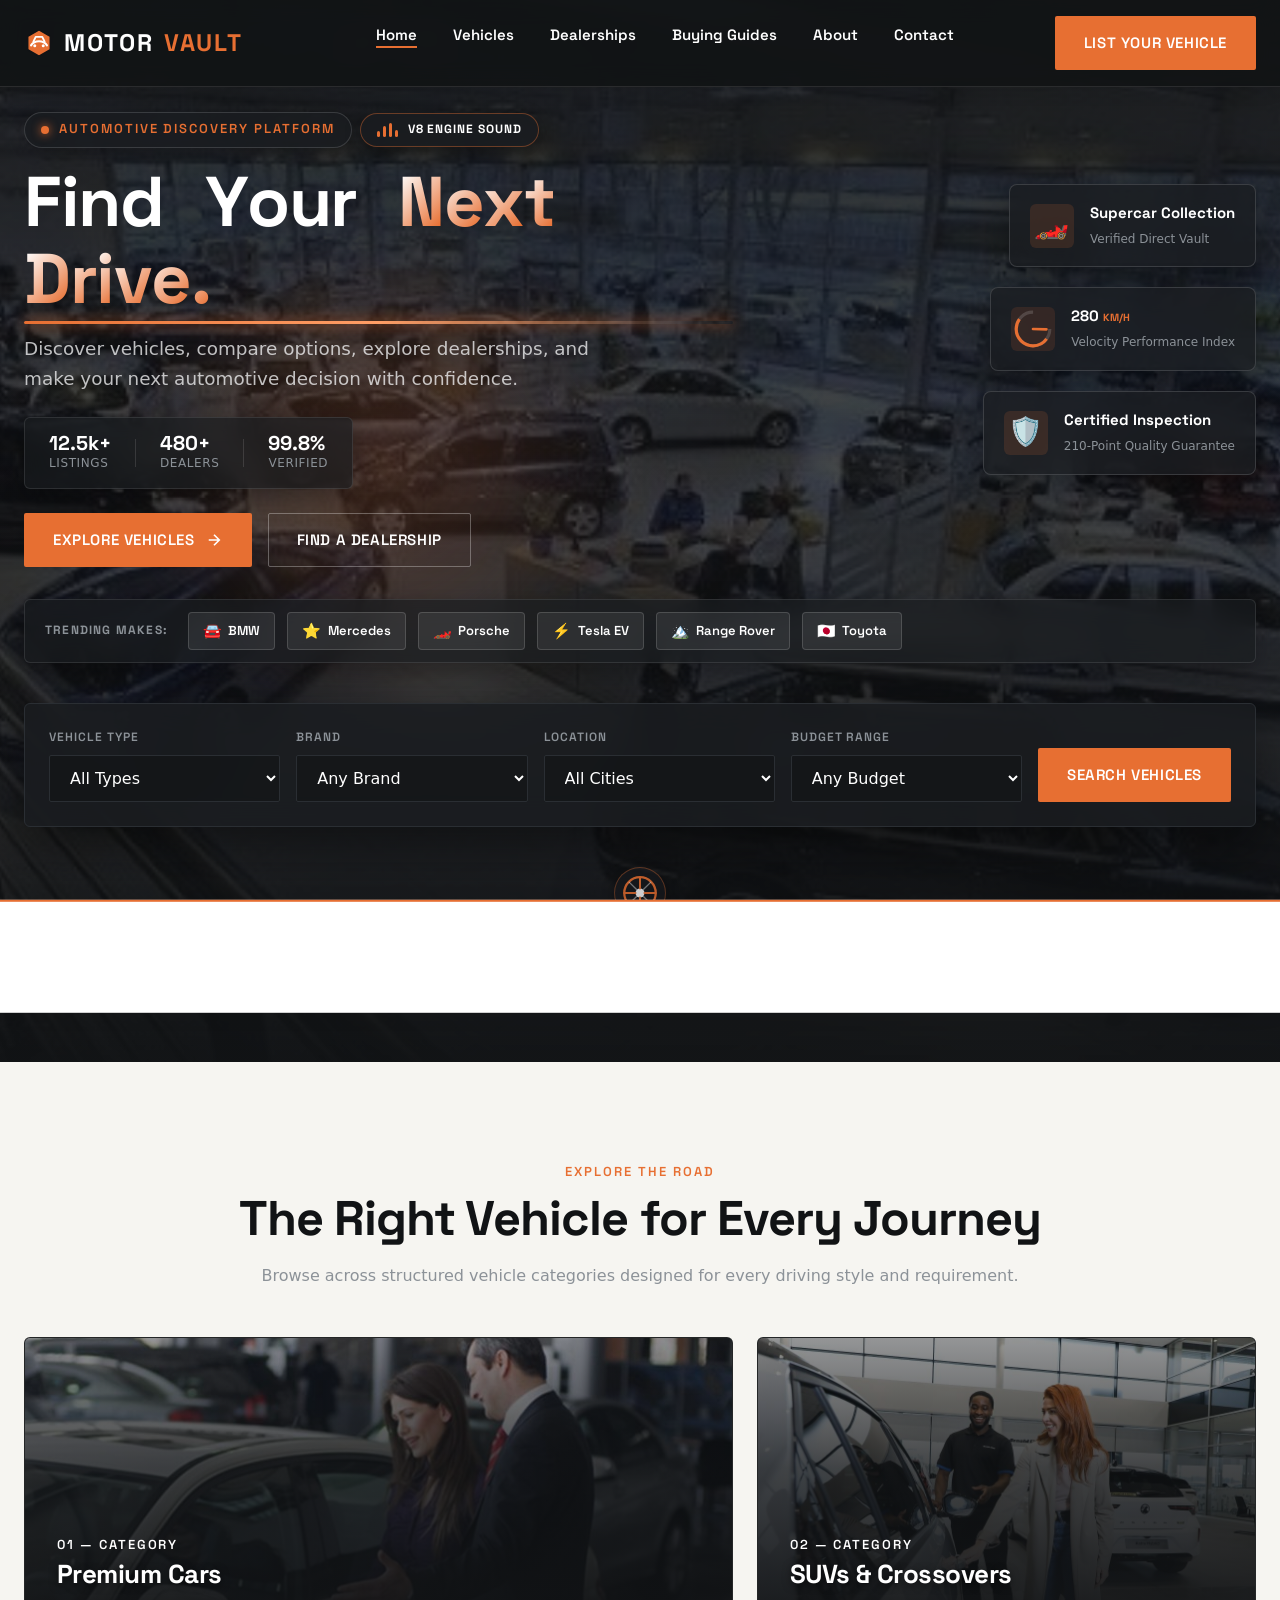
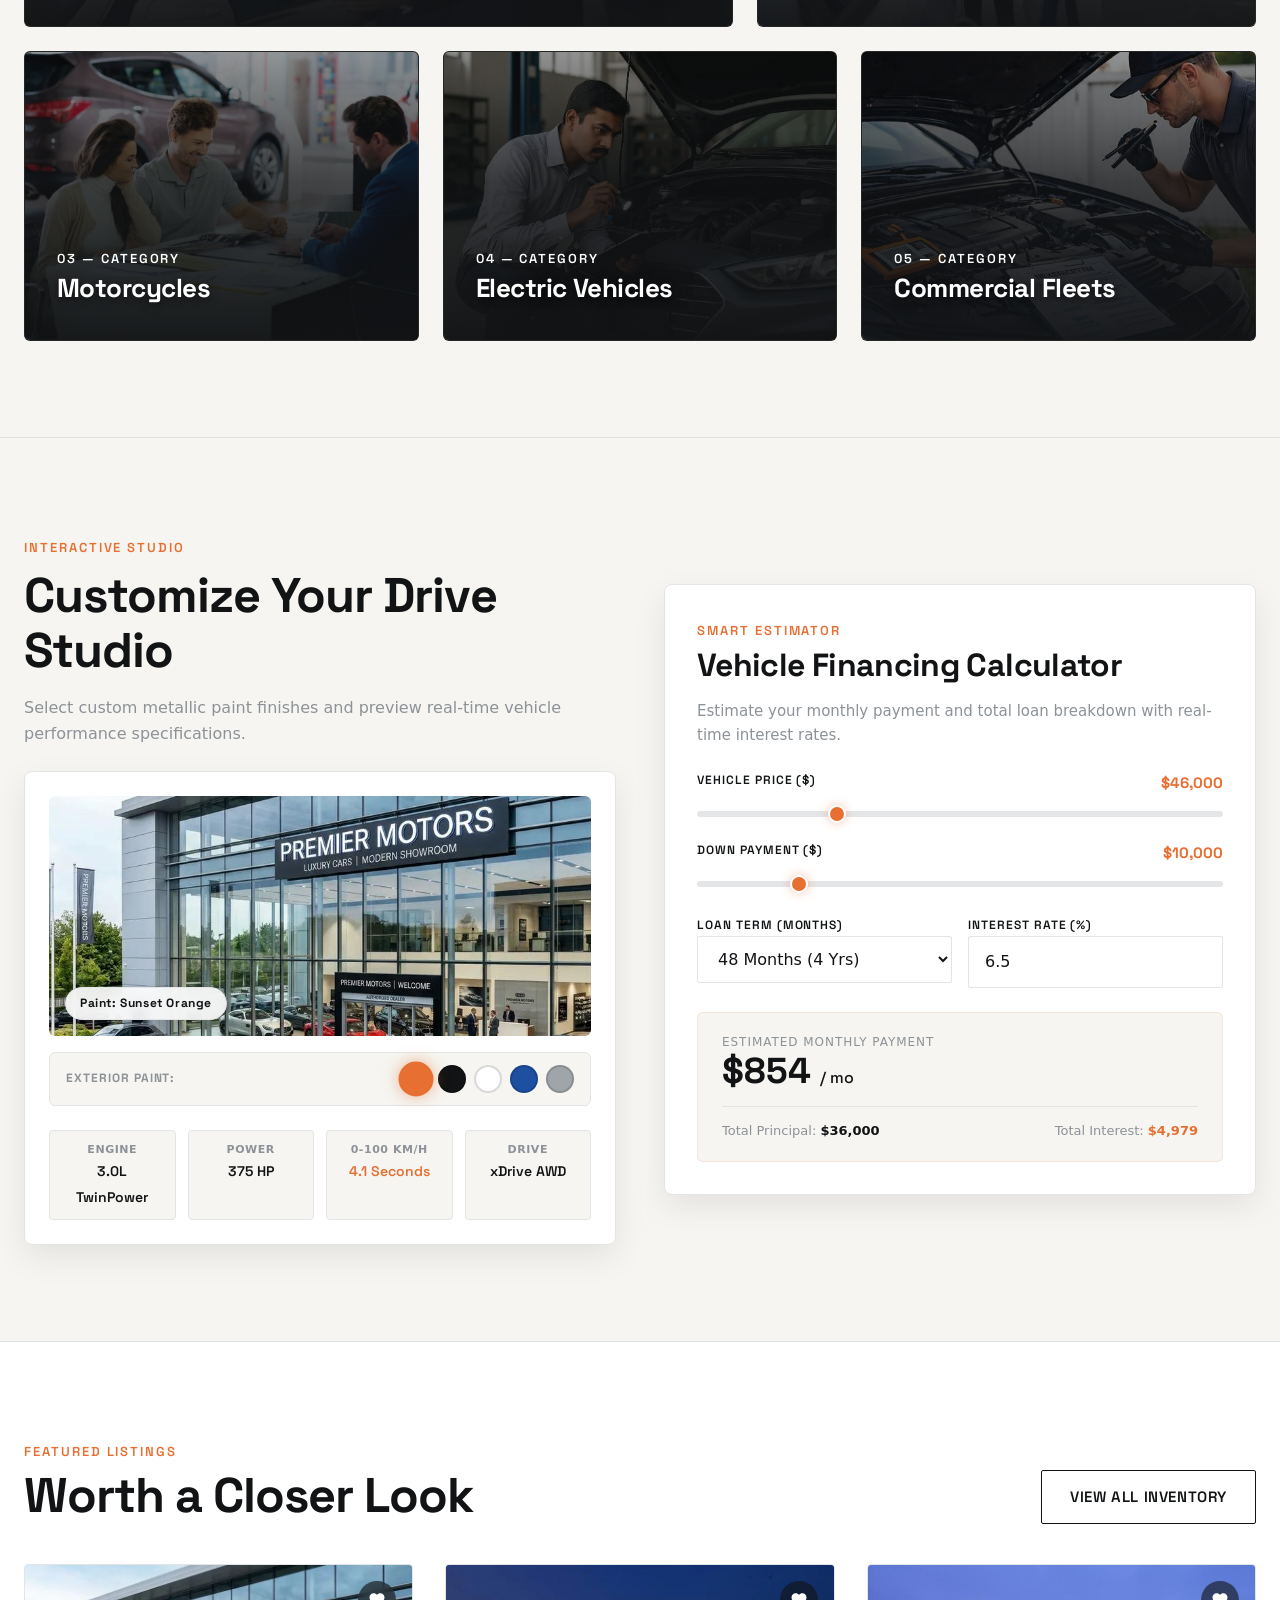
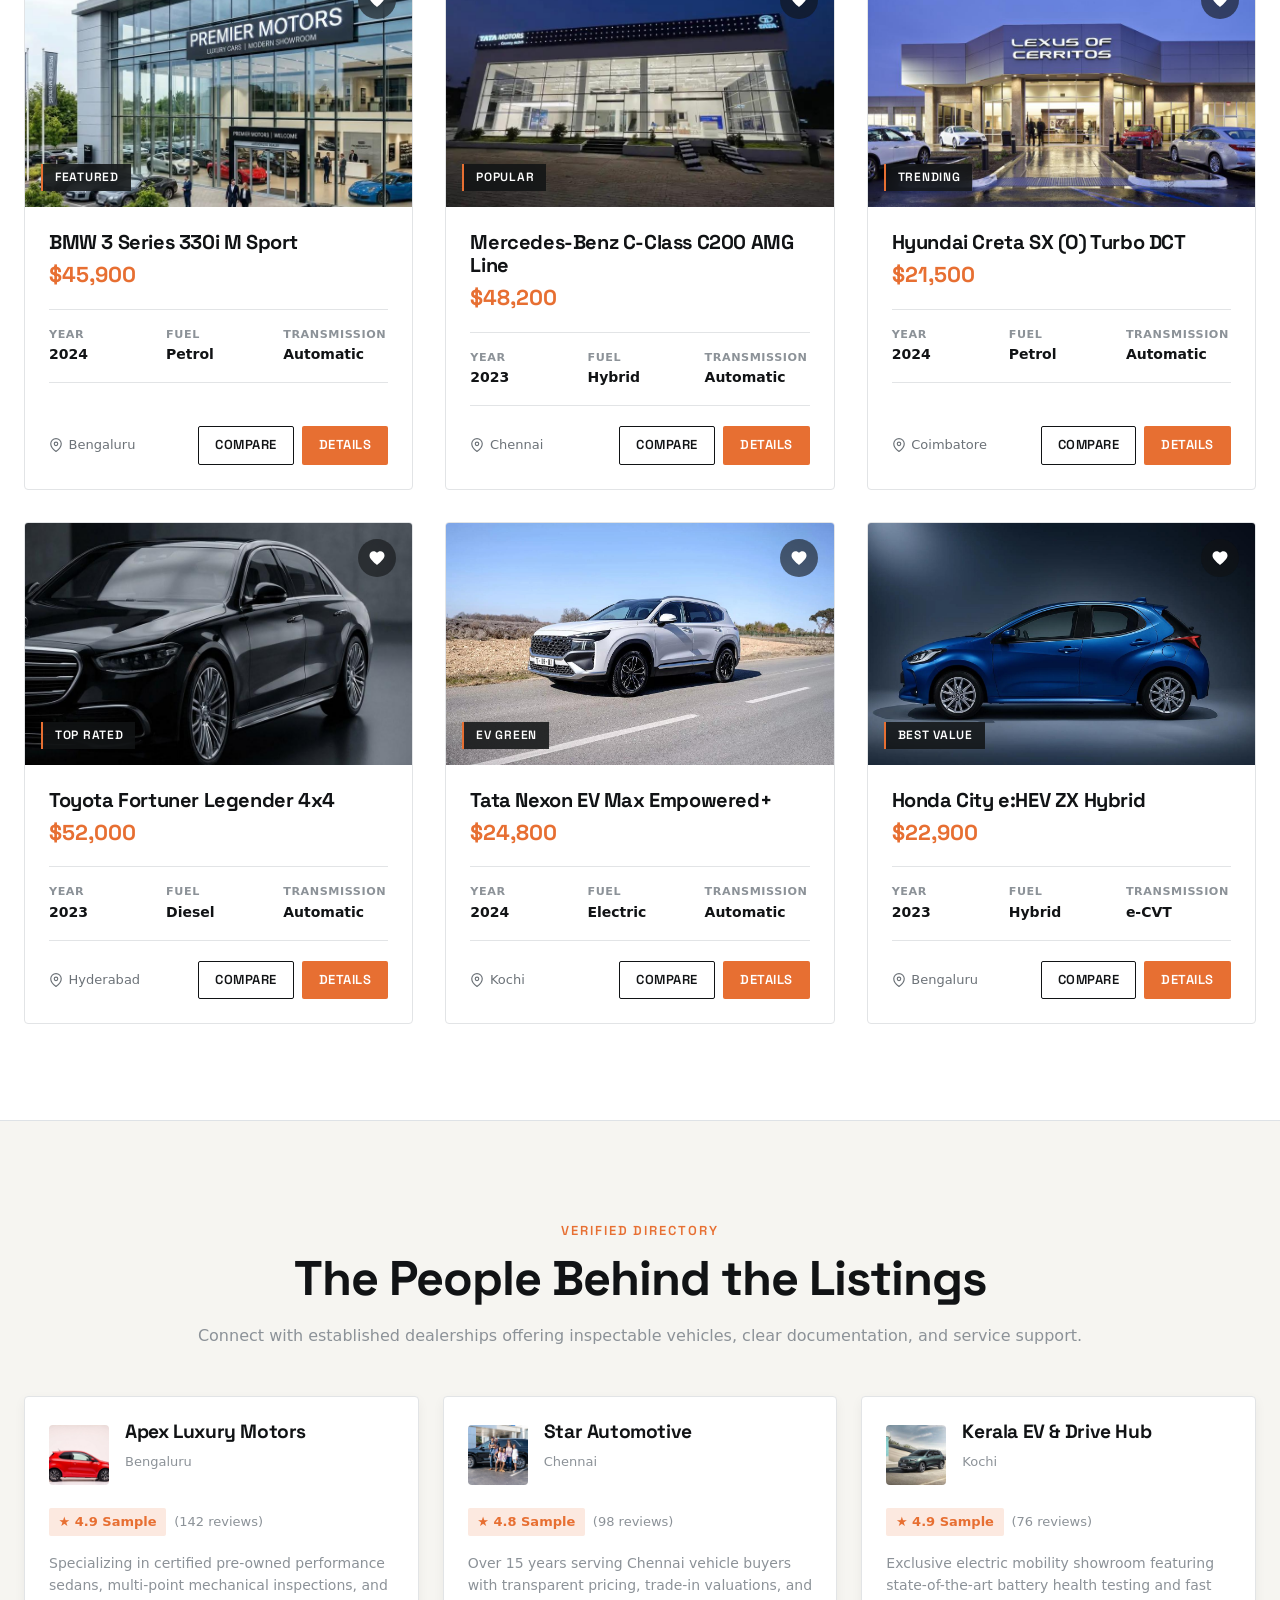
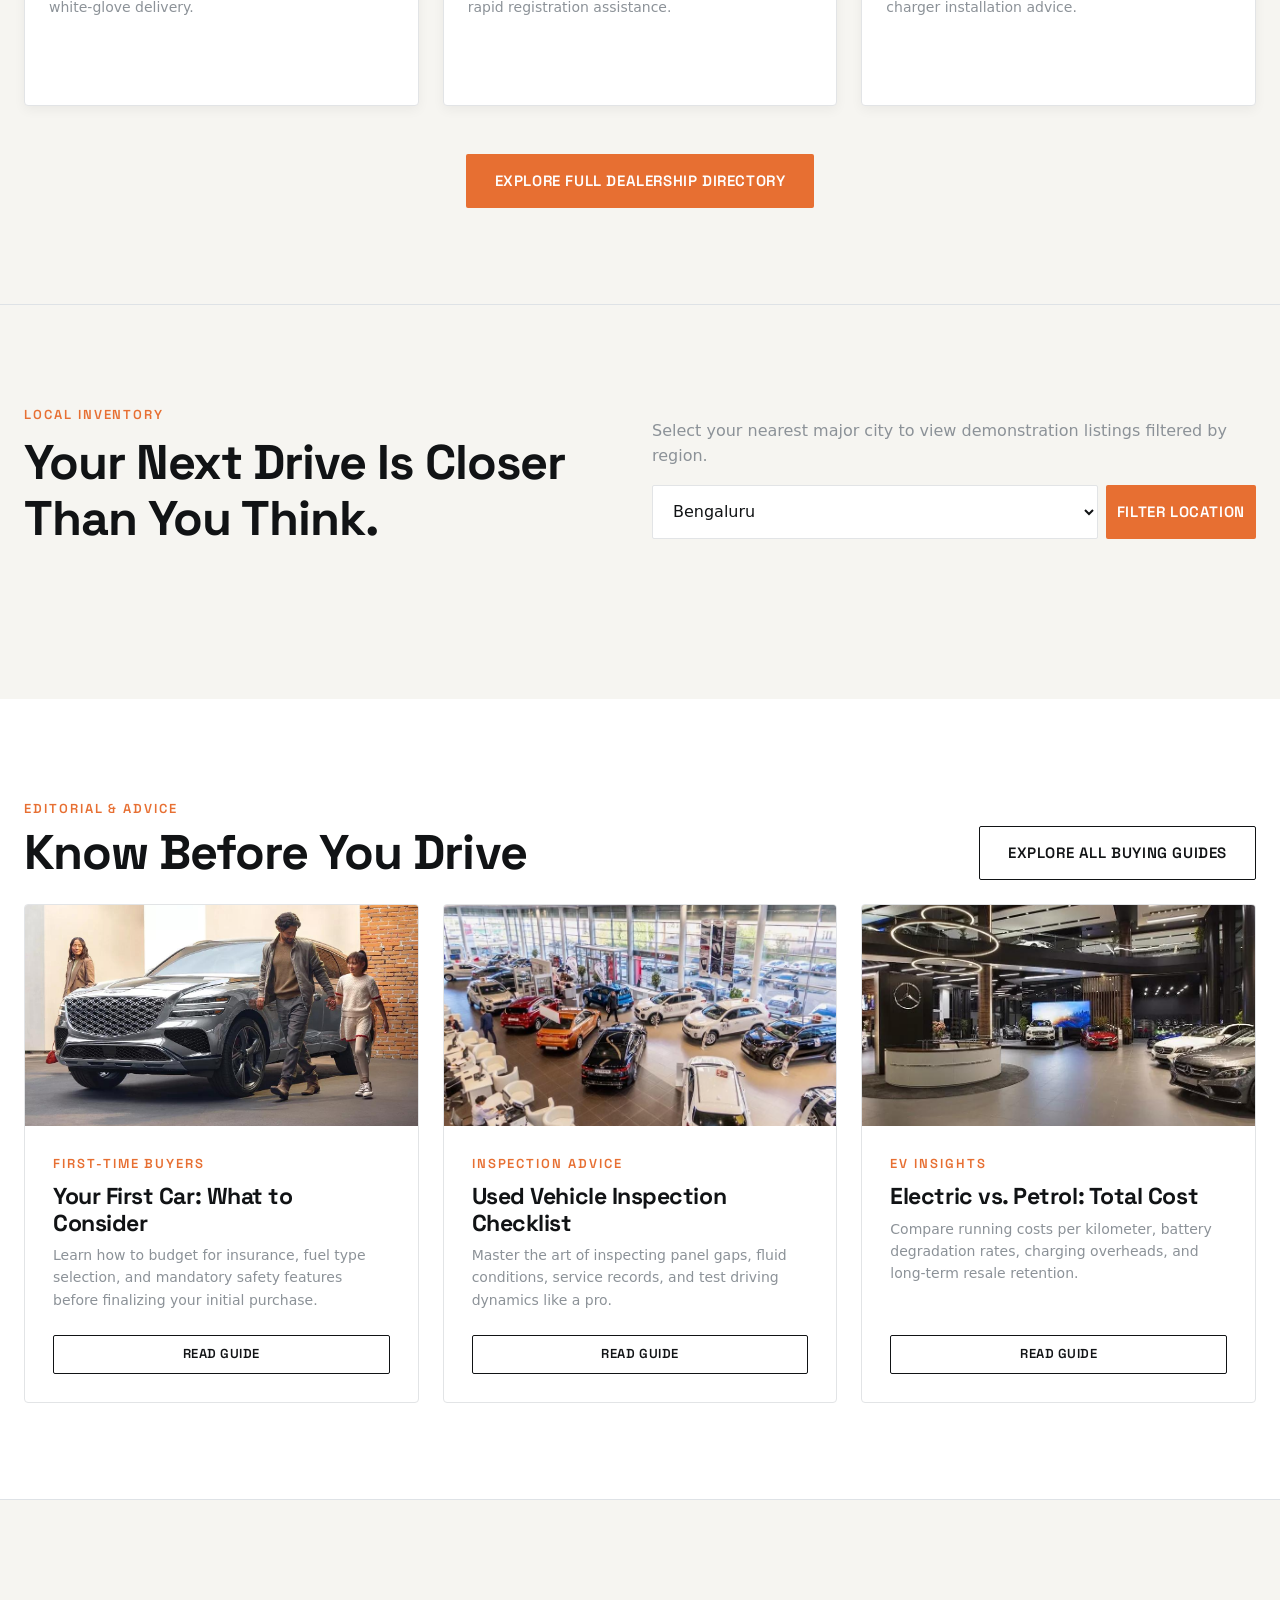
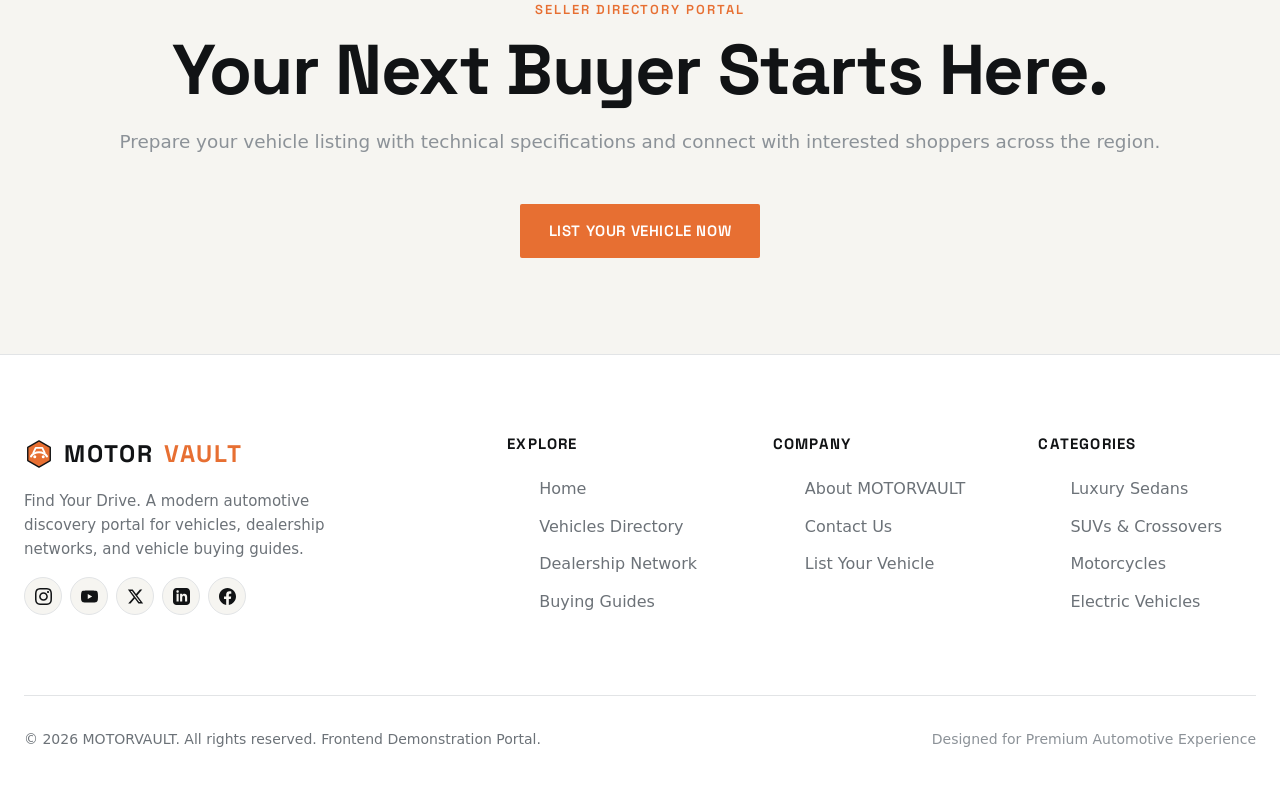
==== index.html @ 7625d48f "first commit" ====
<!DOCTYPE html>
<html lang="en">
<head>
  <meta charset="UTF-8">
  <meta name="viewport" content="width=device-width, initial-scale=1.0">
  <title>MOTORVAULT — Find Your Drive | Vehicle Sales & Directory Portal</title>
  <meta name="description" content="Discover premium vehicles, compare listings, explore verified dealerships, and browse automotive buying guides on MOTORVAULT. Find your drive today.">
  <link rel="icon" type="image/svg+xml" href="assets/images/favicon.svg">
  
  <!-- Bootstrap 5 CSS via CDN -->
  <link href="https://cdn.jsdelivr.net/npm/bootstrap@5.3.2/dist/css/bootstrap.min.css" rel="stylesheet">
  
  <!-- Google Fonts via CDN -->
  <link rel="preconnect" href="https://fonts.googleapis.com">
  <link rel="preconnect" href="https://fonts.gstatic.com" crossorigin>
  <link href="https://fonts.googleapis.com/css2?family=Inter:wght@400;500;600;700&family=Space+Grotesk:wght@600;700;800&display=swap" rel="stylesheet">
  
  <!-- Custom Stylesheet -->
  <link rel="stylesheet" href="assets/css/style.css">
</head>
<body class="is-homepage">

  <!-- GLOBAL NAVBAR -->
  <header>
    <nav class="navbar-mv navbar-transparent" aria-label="Main Navigation">
      <div class="container-custom nav-wrapper">
        <a href="index.html" class="brand-logo" aria-label="MOTORVAULT Home">
          <svg class="brand-icon" width="30" height="30" viewBox="0 0 32 32" fill="none" xmlns="http://www.w3.org/2000/svg">
            <path d="M16 2L28 9v14l-12 7L4 23V9l12-7z" fill="#E76F32" stroke="#111315" stroke-width="1.5" stroke-linejoin="round"/>
            <path d="M7.5 18.5C9.2 15.8 12.2 14.2 16 14.2c3.8 0 6.8 1.6 8.5 4.3" stroke="#FFFFFF" stroke-width="2.2" stroke-linecap="round"/>
            <path d="M10 14.5L12.5 9.5h7l2.5 5" stroke="#FFFFFF" stroke-width="2" stroke-linecap="round" stroke-linejoin="round"/>
            <circle cx="11.5" cy="19" r="1.6" fill="#FFFFFF"/>
            <circle cx="20.5" cy="19" r="1.6" fill="#FFFFFF"/>
          </svg>
          MOTOR<span>VAULT</span>
        </a>

        <!-- Desktop Navigation Links -->
        <ul class="nav-links-desktop">
          <li><a href="index.html" class="nav-link-item active">Home</a></li>
          <li><a href="vehicles.html" class="nav-link-item">Vehicles</a></li>
          <li><a href="dealerships.html" class="nav-link-item">Dealerships</a></li>
          <li><a href="buying-guides.html" class="nav-link-item">Buying Guides</a></li>
          <li><a href="about.html" class="nav-link-item">About</a></li>
          <li><a href="contact.html" class="nav-link-item">Contact</a></li>
        </ul>

        <!-- Desktop Actions -->
        <div class="nav-actions-desktop">
          <button class="btn-mv btn-primary-mv open-list-vehicle-modal">List Your Vehicle</button>
        </div>

        <!-- Mobile Hamburger Button (Strictly ONLY logo & hamburger below 992px) -->
        <button class="hamburger-btn" id="hamburgerBtn" aria-label="Toggle navigation menu" aria-expanded="false">
          <span class="hamburger-line"></span>
          <span class="hamburger-line"></span>
          <span class="hamburger-line"></span>
        </button>
      </div>
    </nav>
  </header>

  <!-- FULL-SCREEN MOBILE MENU OVERLAY -->
  <div class="mobile-menu-overlay" id="mobileMenuOverlay" role="dialog" aria-modal="true" aria-label="Mobile Navigation Menu">
    <nav class="mobile-menu-nav">
      <a href="index.html" class="mobile-nav-item active">
        <span class="nav-num">01</span> Home
      </a>
      <a href="vehicles.html" class="mobile-nav-item">
        <span class="nav-num">02</span> Vehicles
      </a>
      <a href="dealerships.html" class="mobile-nav-item">
        <span class="nav-num">03</span> Dealerships
      </a>
      <a href="buying-guides.html" class="mobile-nav-item">
        <span class="nav-num">04</span> Buying Guides
      </a>
      <a href="about.html" class="mobile-nav-item">
        <span class="nav-num">05</span> About
      </a>
      <a href="contact.html" class="mobile-nav-item">
        <span class="nav-num">06</span> Contact
      </a>
      <a href="#" class="mobile-nav-item open-list-vehicle-modal" style="color:var(--racing-orange);">
        <span class="nav-num">07</span> List Your Vehicle
      </a>
    </nav>
  </div>

  <main>
    <!-- SECTION 01 — CINEMATIC AUTOMOTIVE HERO -->
    <section class="hero-section" id="heroSection">
      <img src="assets/images/16.jpg" alt="Cinematic luxury performance car" class="hero-bg" id="heroBgImg">
      <div class="hero-overlay"></div>
      <div class="hero-glow-effect"></div>
      
      <!-- Background Speed Light Trails -->
      <div class="speed-trails-layer" aria-hidden="true">
        <span class="trail trail-1"></span>
        <span class="trail trail-2"></span>
        <span class="trail trail-3"></span>
      </div>
      
      <div class="container-custom hero-content">
        <div class="row align-items-center">
          <div class="col-lg-7">
            <div class="d-flex align-items-center flex-wrap gap-2">
              <div class="hero-badge-wrap reveal">
                <span class="hero-pulse-dot"></span>
                <span class="text-technical">Automotive Discovery Platform</span>
              </div>
              
              <!-- Interactive V8 Engine Sound Simulator Badge -->
              <div class="hero-audio-visualizer reveal" id="engineSoundToggle" title="Click to simulate V8 Engine Rev audio effect">
                <div class="audio-bars">
                  <span class="bar bar-1"></span>
                  <span class="bar bar-2"></span>
                  <span class="bar bar-3"></span>
                  <span class="bar bar-4"></span>
                </div>
                <span class="audio-lbl">V8 ENGINE SOUND</span>
              </div>
            </div>
            
            <h1 class="heading-xl mt-3 mb-3 hero-title-animated" id="heroTitleCascade" aria-label="Find Your Next Drive.">
              <span class="char-word"><span class="char-drop" style="animation-delay: 0.10s;">F</span><span class="char-drop" style="animation-delay: 0.14s;">i</span><span class="char-drop" style="animation-delay: 0.18s;">n</span><span class="char-drop" style="animation-delay: 0.22s;">d</span></span>
              <span class="char-word"><span class="char-drop" style="animation-delay: 0.28s;">Y</span><span class="char-drop" style="animation-delay: 0.32s;">o</span><span class="char-drop" style="animation-delay: 0.36s;">u</span><span class="char-drop" style="animation-delay: 0.40s;">r</span></span>
              <span class="char-word"><span class="char-drop text-gradient-orange" style="animation-delay: 0.48s;">N</span><span class="char-drop text-gradient-orange" style="animation-delay: 0.52s;">e</span><span class="char-drop text-gradient-orange" style="animation-delay: 0.56s;">x</span><span class="char-drop text-gradient-orange" style="animation-delay: 0.60s;">t</span></span>
              <span class="char-word"><span class="char-drop text-gradient-orange" style="animation-delay: 0.68s;">D</span><span class="char-drop text-gradient-orange" style="animation-delay: 0.72s;">r</span><span class="char-drop text-gradient-orange" style="animation-delay: 0.76s;">i</span><span class="char-drop text-gradient-orange" style="animation-delay: 0.80s;">v</span><span class="char-drop text-gradient-orange" style="animation-delay: 0.84s;">e</span><span class="char-drop text-gradient-orange" style="animation-delay: 0.88s;">.</span></span>
            </h1>
            
            <p class="lead text-light opacity-75 mb-4 reveal hero-lead-text" style="max-width: 620px;">
              Discover vehicles, compare options, explore dealerships, and make your next automotive decision with confidence.
            </p>

            <div class="hero-stats-strip reveal">
              <div class="hero-stat-pill">
                <span class="stat-num">12.5k+</span>
                <span class="stat-lbl">Listings</span>
              </div>
              <div class="hero-stat-divider"></div>
              <div class="hero-stat-pill">
                <span class="stat-num">480+</span>
                <span class="stat-lbl">Dealers</span>
              </div>
              <div class="hero-stat-divider"></div>
              <div class="hero-stat-pill">
                <span class="stat-num">99.8%</span>
                <span class="stat-lbl">Verified</span>
              </div>
            </div>
            
            <div class="d-flex flex-wrap gap-3 mt-4 reveal hero-buttons-group">
              <a href="vehicles.html" class="btn-mv btn-primary-mv btn-shine">
                <span>Explore Vehicles</span>
                <svg width="18" height="18" viewBox="0 0 24 24" fill="none" stroke="currentColor" stroke-width="2.2"><path d="M5 12h14M12 5l7 7-7 7"/></svg>
              </a>
              <a href="dealerships.html" class="btn-mv btn-secondary-mv">
                <span>Find a Dealership</span>
              </a>
            </div>
          </div>

          <div class="col-lg-5 d-none d-lg-block text-end">
            <!-- Floating Premium Hero Cards & HUD Gauge -->
            <div class="hero-floating-card hero-floating-card-1 reveal">
              <div class="floating-icon">🏎️</div>
              <div class="floating-info">
                <strong>Supercar Collection</strong>
                <span>Verified Direct Vault</span>
              </div>
            </div>
            
            <div class="hero-floating-card hero-floating-card-3 reveal" id="speedGaugeCard" title="Live Velocity Gauge">
              <div class="hud-speedometer">
                <svg width="42" height="42" viewBox="0 0 40 40" fill="none">
                  <circle cx="20" cy="20" r="16" stroke="rgba(255,255,255,0.15)" stroke-width="3" stroke-dasharray="75 25"/>
                  <circle cx="20" cy="20" r="16" stroke="var(--racing-orange)" stroke-width="3" stroke-dasharray="50 50" stroke-dashoffset="-10"/>
                  <line x1="20" y1="20" x2="30" y2="12" stroke="var(--racing-orange)" stroke-width="2.5" stroke-linecap="round" id="hudNeedle" style="transform-origin: 20px 20px; transition: transform 0.3s cubic-bezier(0.34, 1.56, 0.64, 1);"/>
                </svg>
              </div>
              <div class="floating-info text-start">
                <strong id="hudSpeedVal">280 <small style="font-size:0.65rem; color:var(--racing-orange);">KM/H</small></strong>
                <span>Velocity Performance Index</span>
              </div>
            </div>

            <div class="hero-floating-card hero-floating-card-2 reveal">
              <div class="floating-icon">🛡️</div>
              <div class="floating-info">
                <strong>Certified Inspection</strong>
                <span>210-Point Quality Guarantee</span>
              </div>
            </div>
          </div>
        </div>

        <!-- Quick Brand Ribbon -->
        <div class="hero-brand-ribbon reveal">
          <span class="ribbon-title">TRENDING MAKES:</span>
          <div class="brand-chips-wrap">
            <a href="vehicles.html" class="brand-chip"><span class="chip-icon">🚘</span> BMW</a>
            <a href="vehicles.html" class="brand-chip"><span class="chip-icon">⭐</span> Mercedes</a>
            <a href="vehicles.html" class="brand-chip"><span class="chip-icon">🏎️</span> Porsche</a>
            <a href="vehicles.html" class="brand-chip"><span class="chip-icon">⚡</span> Tesla EV</a>
            <a href="vehicles.html" class="brand-chip"><span class="chip-icon">🏔️</span> Range Rover</a>
            <a href="vehicles.html" class="brand-chip"><span class="chip-icon">🇯🇵</span> Toyota</a>
          </div>
        </div>

        <!-- Hero Search Panel -->
        <div class="hero-search-panel reveal" id="heroSearchPanel">
          <form onsubmit="event.preventDefault(); window.location.href='vehicles.html';">
            <div class="search-grid">
              <div class="form-group-mv">
                <label class="form-label-mv" for="heroCategory">Vehicle Type</label>
                <select class="form-select-mv" id="heroCategory">
                  <option value="All">All Types</option>
                  <option value="Cars">Cars</option>
                  <option value="SUVs">SUVs & Crossovers</option>
                  <option value="Motorcycles">Motorcycles</option>
                  <option value="Electric Vehicles">Electric Vehicles</option>
                  <option value="Commercial Vehicles">Commercial Vehicles</option>
                </select>
              </div>

              <div class="form-group-mv">
                <label class="form-label-mv" for="heroBrand">Brand</label>
                <select class="form-select-mv" id="heroBrand">
                  <option value="All">Any Brand</option>
                  <option value="BMW">BMW</option>
                  <option value="Mercedes-Benz">Mercedes-Benz</option>
                  <option value="Hyundai">Hyundai</option>
                  <option value="Toyota">Toyota</option>
                  <option value="Tata">Tata</option>
                  <option value="Honda">Honda</option>
                </select>
              </div>

              <div class="form-group-mv">
                <label class="form-label-mv" for="heroLocation">Location</label>
                <select class="form-select-mv" id="heroLocation">
                  <option value="All">All Cities</option>
                  <option value="Bengaluru">Bengaluru</option>
                  <option value="Chennai">Chennai</option>
                  <option value="Coimbatore">Coimbatore</option>
                  <option value="Hyderabad">Hyderabad</option>
                  <option value="Kochi">Kochi</option>
                </select>
              </div>

              <div class="form-group-mv">
                <label class="form-label-mv" for="heroBudget">Budget Range</label>
                <select class="form-select-mv" id="heroBudget">
                  <option value="All">Any Budget</option>
                  <option value="0-25000">Under $25,000</option>
                  <option value="25000-50000">$25,000 - $50,000</option>
                  <option value="50000+">$50,000+</option>
                </select>
              </div>

              <div>
                <button type="submit" class="btn-mv btn-primary-mv btn-shine w-100">Search Vehicles</button>
              </div>
            </div>
          </form>
        </div>

        <!-- INTERACTIVE STEERING WHEEL SCROLL INDICATOR -->
        <div class="hero-scroll-indicator" id="heroScrollIndicator">
          <div class="wheel-icon-wrap" id="wheelIconWrap" title="Scroll down or click to explore">
            <svg class="steering-wheel-svg" width="36" height="36" viewBox="0 0 32 32" fill="none" xmlns="http://www.w3.org/2000/svg">
              <circle cx="16" cy="16" r="14" stroke="var(--racing-orange)" stroke-width="2"/>
              <circle cx="16" cy="16" r="4" fill="var(--pure-white)"/>
              <path d="M16 2v10M16 20v10M2 16h10M20 16h10" stroke="var(--racing-orange)" stroke-width="1.8" stroke-linecap="round"/>
              <path d="M6.1 6.1l7.1 7.1M18.8 18.8l7.1 7.1M25.9 6.1l-7.1 7.1M13.2 18.8l-7.1 7.1" stroke="rgba(255,255,255,0.5)" stroke-width="1.2"/>
            </svg>
          </div>
          <span class="scroll-lbl">SCROLL TO EXPLORE</span>
          <svg class="scroll-arrow-anim" width="16" height="16" viewBox="0 0 24 24" fill="none" stroke="var(--racing-orange)" stroke-width="2.5"><path d="M7 10l5 5 5-5"/></svg>
        </div>
      </div>
    </section>

    <!-- SECTION 02 — DISCOVER BY CATEGORY -->
    <section class="section-padding bg-warm-white">
      <div class="container-custom">
        <div class="text-center max-w-700 mx-auto reveal">
          <span class="text-technical">Explore the Road</span>
          <h2 class="heading-lg mt-2 mb-3">The Right Vehicle for Every Journey</h2>
          <p class="text-muted-custom">Browse across structured vehicle categories designed for every driving style and requirement.</p>
        </div>

        <div class="category-grid">
          <!-- Premium Cars (Large) -->
          <a href="vehicles.html" class="category-card category-card-large reveal">
            <img src="assets/images/17.jpg" alt="Premium Cars" class="category-card-img" loading="lazy">
            <div class="category-card-content">
              <span class="text-technical text-white mb-1 d-block">01 — Category</span>
              <h3 class="category-card-title">Premium Cars</h3>
              <div class="category-card-details">
                <p style="font-size:0.875rem; color:rgba(255,255,255,0.85); margin-top:0.4rem; margin-bottom:0.25rem;">Luxury sedans, sports coupes, and refined daily drivers built for performance.</p>
                <div class="category-card-link">
                  Explore Cars
                  <svg width="16" height="16" fill="none" stroke="currentColor" stroke-width="2" viewBox="0 0 24 24"><path d="M5 12h14M12 5l7 7-7 7"/></svg>
                </div>
              </div>
            </div>
          </a>

          <!-- SUVs & Crossovers (Medium) -->
          <a href="vehicles.html" class="category-card category-card-medium reveal">
            <img src="assets/images/18.jpg" alt="SUVs and Crossovers" class="category-card-img" loading="lazy">
            <div class="category-card-content">
              <span class="text-technical text-white mb-1 d-block">02 — Category</span>
              <h3 class="category-card-title">SUVs & Crossovers</h3>
              <div class="category-card-details">
                <p style="font-size:0.875rem; color:rgba(255,255,255,0.85); margin-top:0.4rem; margin-bottom:0.25rem;">Spacious all-terrain vehicles engineered for comfort and versatility.</p>
                <div class="category-card-link">
                  Explore SUVs
                  <svg width="16" height="16" fill="none" stroke="currentColor" stroke-width="2" viewBox="0 0 24 24"><path d="M5 12h14M12 5l7 7-7 7"/></svg>
                </div>
              </div>
            </div>
          </a>

          <!-- Motorcycles -->
          <a href="vehicles.html" class="category-card category-card-third reveal">
            <img src="assets/images/19.jpg" alt="Motorcycles" class="category-card-img" loading="lazy">
            <div class="category-card-content">
              <span class="text-technical text-white mb-1 d-block">03 — Category</span>
              <h3 class="category-card-title">Motorcycles</h3>
              <div class="category-card-details">
                <p style="font-size:0.875rem; color:rgba(255,255,255,0.85); margin-top:0.4rem; margin-bottom:0.25rem;">High-performance superbikes and cruisers.</p>
                <div class="category-card-link">Explore Bikes <svg width="16" height="16" fill="none" stroke="currentColor" stroke-width="2" viewBox="0 0 24 24"><path d="M5 12h14M12 5l7 7-7 7"/></svg></div>
              </div>
            </div>
          </a>

          <!-- Electric Vehicles -->
          <a href="vehicles.html" class="category-card category-card-third reveal">
            <img src="assets/images/20.jpg" alt="Electric Vehicles" class="category-card-img" loading="lazy">
            <div class="category-card-content">
              <span class="text-technical text-white mb-1 d-block">04 — Category</span>
              <h3 class="category-card-title">Electric Vehicles</h3>
              <div class="category-card-details">
                <p style="font-size:0.875rem; color:rgba(255,255,255,0.85); margin-top:0.4rem; margin-bottom:0.25rem;">Zero-emission electric powertrains and long-range tech.</p>
                <div class="category-card-link">Explore EVs <svg width="16" height="16" fill="none" stroke="currentColor" stroke-width="2" viewBox="0 0 24 24"><path d="M5 12h14M12 5l7 7-7 7"/></svg></div>
              </div>
            </div>
          </a>

          <!-- Commercial Vehicles -->
          <a href="vehicles.html" class="category-card category-card-third reveal">
            <img src="assets/images/21.jpg" alt="Commercial Vehicles" class="category-card-img" loading="lazy">
            <div class="category-card-content">
              <span class="text-technical text-white mb-1 d-block">05 — Category</span>
              <h3 class="category-card-title">Commercial Fleets</h3>
              <div class="category-card-details">
                <p style="font-size:0.875rem; color:rgba(255,255,255,0.85); margin-top:0.4rem; margin-bottom:0.25rem;">Durable haulers, vans, and fleet transport solutions.</p>
                <div class="category-card-link">Explore Commercial <svg width="16" height="16" fill="none" stroke="currentColor" stroke-width="2" viewBox="0 0 24 24"><path d="M5 12h14M12 5l7 7-7 7"/></svg></div>
              </div>
            </div>
          </a>
        </div>
      </div>
    </section>

    <!-- SECTION 02.5 — INTERACTIVE VEHICLE STUDIO & LOAN CALCULATOR -->
    <section class="section-padding bg-warm-white border-top border-bottom">
      <div class="container-custom">
        <div class="row g-5 align-items-center">
          
          <!-- Left Column: Interactive Vehicle Color Customizer Studio -->
          <div class="col-lg-6 reveal">
            <span class="text-technical">Interactive Studio</span>
            <h2 class="heading-lg mt-2 mb-3">Customize Your Drive Studio</h2>
            <p class="text-muted-custom mb-4">Select custom metallic paint finishes and preview real-time vehicle performance specifications.</p>
            
            <div class="studio-card-wrap">
              <div class="studio-img-wrap" id="studioImgWrap">
                <img src="assets/images/1.jpg" alt="Customizer BMW 3 Series" class="studio-car-img" id="studioCarImg">
                <div class="studio-color-overlay" id="studioOverlay"></div>
                <span class="studio-badge-live" id="studioColorBadge">Paint: Sunset Orange</span>
              </div>
              
              <!-- Color Selector Palette Buttons -->
              <div class="studio-color-palette mt-3">
                <span class="palette-lbl">EXTERIOR PAINT:</span>
                <div class="d-flex gap-2">
                  <button class="color-swatch-btn active" data-color="orange" data-name="Sunset Orange" style="background:#E76F32;" title="Sunset Orange"></button>
                  <button class="color-swatch-btn" data-color="black" data-name="Obsidian Metallic Black" style="background:#111315;" title="Obsidian Black"></button>
                  <button class="color-swatch-btn" data-color="white" data-name="Alpine Pure White" style="background:#FFFFFF;" title="Alpine White"></button>
                  <button class="color-swatch-btn" data-color="blue" data-name="San Marino Racing Blue" style="background:#1E50A2;" title="San Marino Blue"></button>
                  <button class="color-swatch-btn" data-color="silver" data-name="Titanium Steptronic Silver" style="background:#A0A5AA;" title="Titanium Silver"></button>
                </div>
              </div>

              <div class="studio-specs-grid mt-4">
                <div class="studio-spec-pill">
                  <span class="spec-label">Engine</span>
                  <strong class="spec-val">3.0L TwinPower</strong>
                </div>
                <div class="studio-spec-pill">
                  <span class="spec-label">Power</span>
                  <strong class="spec-val">375 HP</strong>
                </div>
                <div class="studio-spec-pill">
                  <span class="spec-label">0-100 KM/H</span>
                  <strong class="spec-val" style="color:var(--racing-orange);">4.1 Seconds</strong>
                </div>
                <div class="studio-spec-pill">
                  <span class="spec-label">Drive</span>
                  <strong class="spec-val">xDrive AWD</strong>
                </div>
              </div>
            </div>
          </div>

          <!-- Right Column: Interactive Loan EMI Calculator -->
          <div class="col-lg-6 reveal">
            <div class="calc-card-panel">
              <span class="text-technical">Smart Estimator</span>
              <h3 class="heading-md mt-1 mb-3">Vehicle Financing Calculator</h3>
              <p class="text-muted-custom mb-4" style="font-size:0.9375rem;">Estimate your monthly payment and total loan breakdown with real-time interest rates.</p>

              <form id="emiCalcForm" onsubmit="event.preventDefault();">
                <div class="mb-3">
                  <div class="d-flex justify-content-between mb-1">
                    <label class="form-label-mv mb-0">Vehicle Price ($)</label>
                    <span class="calc-val-display" id="displayPrice">$45,900</span>
                  </div>
                  <input type="range" class="form-range-mv" id="inputPrice" min="10000" max="150000" step="1000" value="45900">
                </div>

                <div class="mb-3">
                  <div class="d-flex justify-content-between mb-1">
                    <label class="form-label-mv mb-0">Down Payment ($)</label>
                    <span class="calc-val-display" id="displayDown">$10,000</span>
                  </div>
                  <input type="range" class="form-range-mv" id="inputDown" min="1000" max="50000" step="500" value="10000">
                </div>

                <div class="row g-3 mb-4">
                  <div class="col-6">
                    <label class="form-label-mv">Loan Term (Months)</label>
                    <select class="form-select-mv" id="inputTerm">
                      <option value="24">24 Months (2 Yrs)</option>
                      <option value="36">36 Months (3 Yrs)</option>
                      <option value="48" selected>48 Months (4 Yrs)</option>
                      <option value="60">60 Months (5 Yrs)</option>
                      <option value="72">72 Months (6 Yrs)</option>
                    </select>
                  </div>
                  <div class="col-6">
                    <label class="form-label-mv">Interest Rate (%)</label>
                    <input type="number" class="form-control-mv" id="inputInterest" value="6.5" step="0.1" min="1" max="20">
                  </div>
                </div>

                <!-- Monthly Output Box -->
                <div class="calc-result-box">
                  <div class="result-main">
                    <span class="result-lbl">Estimated Monthly Payment</span>
                    <strong class="result-amount" id="monthlyResult">$848 <small style="font-size:1rem; font-weight:500;">/ mo</small></strong>
                  </div>
                  <div class="result-breakdown">
                    <div>
                      <span>Total Principal:</span>
                      <strong id="principalResult">$35,900</strong>
                    </div>
                    <div>
                      <span>Total Interest:</span>
                      <strong id="interestResult" style="color:var(--racing-orange);">$4,804</strong>
                    </div>
                  </div>
                </div>
              </form>
            </div>
          </div>

        </div>
      </div>
    </section>

    <!-- SECTION 03 — FEATURED VEHICLES -->
    <section class="section-padding bg-white">
      <div class="container-custom">
        <div class="d-flex flex-wrap justify-content-between align-items-end mb-4 reveal">
          <div>
            <span class="text-technical">Featured Listings</span>
            <h2 class="heading-lg mt-1 mb-0">Worth a Closer Look</h2>
          </div>
          <a href="vehicles.html" class="btn-mv btn-dark-outline mt-3 mt-md-0">View All Inventory</a>
        </div>

        <!-- Container for JS rendered featured vehicles -->
        <div class="vehicle-grid" id="featuredVehiclesContainer"></div>
      </div>
    </section>

    <!-- SECTION 04 — FIND TRUSTED DEALERSHIPS -->
    <section class="section-padding bg-warm-white border-top border-bottom">
      <div class="container-custom">
        <div class="text-center max-w-700 mx-auto reveal mb-5">
          <span class="text-technical">Verified Directory</span>
          <h2 class="heading-lg mt-2 mb-3">The People Behind the Listings</h2>
          <p class="text-muted-custom">Connect with established dealerships offering inspectable vehicles, clear documentation, and service support.</p>
        </div>

        <div class="row g-4 justify-content-center">
          <div class="col-lg-4 col-md-6 reveal">
            <div class="dealer-card h-100">
              <div class="dealer-header">
                <img src="assets/images/10.jpg" alt="Apex Luxury Motors" class="dealer-avatar" loading="lazy">
                <div class="dealer-info">
                  <h3>Apex Luxury Motors</h3>
                  <p style="font-size:0.8125rem; color:var(--steel-gray);">Bengaluru</p>
                </div>
              </div>
              <div style="margin-bottom:1rem; display:flex; align-items:center; gap:0.5rem;">
                <span class="rating-badge">★ 4.9 Sample</span>
                <span style="font-size:0.8125rem; color:var(--steel-gray);">(142 reviews)</span>
              </div>
              <p style="font-size:0.875rem; color:var(--steel-gray); margin-bottom:1.5rem; flex-grow:1;">Specializing in certified pre-owned performance sedans, multi-point mechanical inspections, and white-glove delivery.</p>
              <a href="dealerships.html" class="btn-mv btn-secondary-mv btn-sm">Explore Dealership</a>
            </div>
          </div>

          <div class="col-lg-4 col-md-6 reveal">
            <div class="dealer-card h-100">
              <div class="dealer-header">
                <img src="assets/images/11.jpg" alt="Star Automotive Showroom" class="dealer-avatar" loading="lazy">
                <div class="dealer-info">
                  <h3>Star Automotive</h3>
                  <p style="font-size:0.8125rem; color:var(--steel-gray);">Chennai</p>
                </div>
              </div>
              <div style="margin-bottom:1rem; display:flex; align-items:center; gap:0.5rem;">
                <span class="rating-badge">★ 4.8 Sample</span>
                <span style="font-size:0.8125rem; color:var(--steel-gray);">(98 reviews)</span>
              </div>
              <p style="font-size:0.875rem; color:var(--steel-gray); margin-bottom:1.5rem; flex-grow:1;">Over 15 years serving Chennai vehicle buyers with transparent pricing, trade-in valuations, and rapid registration assistance.</p>
              <a href="dealerships.html" class="btn-mv btn-secondary-mv btn-sm">Explore Dealership</a>
            </div>
          </div>

          <div class="col-lg-4 col-md-6 reveal">
            <div class="dealer-card h-100">
              <div class="dealer-header">
                <img src="assets/images/12.jpg" alt="Kerala EV Hub" class="dealer-avatar" loading="lazy">
                <div class="dealer-info">
                  <h3>Kerala EV & Drive Hub</h3>
                  <p style="font-size:0.8125rem; color:var(--steel-gray);">Kochi</p>
                </div>
              </div>
              <div style="margin-bottom:1rem; display:flex; align-items:center; gap:0.5rem;">
                <span class="rating-badge">★ 4.9 Sample</span>
                <span style="font-size:0.8125rem; color:var(--steel-gray);">(76 reviews)</span>
              </div>
              <p style="font-size:0.875rem; color:var(--steel-gray); margin-bottom:1.5rem; flex-grow:1;">Exclusive electric mobility showroom featuring state-of-the-art battery health testing and fast charger installation advice.</p>
              <a href="dealerships.html" class="btn-mv btn-secondary-mv btn-sm">Explore Dealership</a>
            </div>
          </div>
        </div>

        <div class="text-center mt-5 reveal">
          <a href="dealerships.html" class="btn-mv btn-primary-mv">Explore Full Dealership Directory</a>
        </div>
      </div>
    </section>

    <!-- SECTION 05 — LOCATION-BASED VEHICLE DISCOVERY -->
    <section class="section-padding bg-warm-white">
      <div class="container-custom">
        <div class="row align-items-center mb-5">
          <div class="col-lg-6 reveal">
            <span class="text-technical">Local Inventory</span>
            <h2 class="heading-lg mt-2">Your Next Drive Is Closer Than You Think.</h2>
          </div>
          <div class="col-lg-6 reveal">
            <p class="text-muted-custom">Select your nearest major city to view demonstration listings filtered by region.</p>
            <div class="d-flex gap-2">
              <select class="form-select-mv" id="locationCitySelect">
                <option value="Bengaluru">Bengaluru</option>
                <option value="Chennai">Chennai</option>
                <option value="Coimbatore">Coimbatore</option>
                <option value="Hyderabad">Hyderabad</option>
                <option value="Kochi">Kochi</option>
              </select>
              <button class="btn-mv btn-primary-mv" id="locationSearchBtn">Filter Location</button>
            </div>
          </div>
        </div>

        <div class="vehicle-grid" id="locationResultsContainer">
          <!-- Localized filtered results populated dynamically -->
        </div>
      </div>
    </section>

    <!-- SECTION 06 — VEHICLE BUYING GUIDES -->
    <section class="section-padding bg-white">
      <div class="container-custom">
        <div class="d-flex flex-wrap justify-content-between align-items-end mb-4 reveal">
          <div>
            <span class="text-technical">Editorial & Advice</span>
            <h2 class="heading-lg mt-1 mb-0">Know Before You Drive</h2>
          </div>
          <a href="buying-guides.html" class="btn-mv btn-dark-outline mt-3 mt-md-0">Explore All Buying Guides</a>
        </div>

        <div class="row g-4 justify-content-center">
          <div class="col-lg-4 col-md-6 reveal">
            <article class="guide-card h-100">
              <img src="assets/images/13.jpg" alt="First Car Guide" class="guide-card-img" loading="lazy">
              <div class="guide-card-body">
                <span class="text-technical mb-2 d-block">First-Time Buyers</span>
                <h3 class="heading-sm mb-2">Your First Car: What to Consider</h3>
                <p style="font-size:0.875rem; color:var(--steel-gray); margin-bottom:1.5rem;">Learn how to budget for insurance, fuel type selection, and mandatory safety features before finalizing your initial purchase.</p>
                <button class="btn-mv btn-dark-outline btn-sm view-guide-btn mt-auto" data-id="g1">Read Guide</button>
              </div>
            </article>
          </div>

          <div class="col-lg-4 col-md-6 reveal">
            <article class="guide-card h-100">
              <img src="assets/images/14.jpg" alt="Inspection Checklist Guide" class="guide-card-img" loading="lazy">
              <div class="guide-card-body">
                <span class="text-technical mb-2 d-block">Inspection Advice</span>
                <h3 class="heading-sm mb-2">Used Vehicle Inspection Checklist</h3>
                <p style="font-size:0.875rem; color:var(--steel-gray); margin-bottom:1.5rem;">Master the art of inspecting panel gaps, fluid conditions, service records, and test driving dynamics like a pro.</p>
                <button class="btn-mv btn-dark-outline btn-sm view-guide-btn mt-auto" data-id="g2">Read Guide</button>
              </div>
            </article>
          </div>

          <div class="col-lg-4 col-md-6 reveal">
            <article class="guide-card h-100">
              <img src="assets/images/15.jpg" alt="Electric vs Petrol Guide" class="guide-card-img" loading="lazy">
              <div class="guide-card-body">
                <span class="text-technical mb-2 d-block">EV Insights</span>
                <h3 class="heading-sm mb-2">Electric vs. Petrol: Total Cost</h3>
                <p style="font-size:0.875rem; color:var(--steel-gray); margin-bottom:1.5rem;">Compare running costs per kilometer, battery degradation rates, charging overheads, and long-term resale retention.</p>
                <button class="btn-mv btn-dark-outline btn-sm view-guide-btn mt-auto" data-id="g3">Read Guide</button>
              </div>
            </article>
          </div>
        </div>
      </div>
    </section>

    <!-- SECTION 07 — LIST YOUR VEHICLE & FINAL CTA -->
    <section class="section-padding bg-warm-white text-center position-relative border-top">
      <div class="container-custom reveal">
        <span class="text-technical">Seller Directory Portal</span>
        <h2 class="heading-xl mt-2 mb-3">Your Next Buyer Starts Here.</h2>
        <p class="lead text-muted-custom max-w-700 mx-auto mb-5">Prepare your vehicle listing with technical specifications and connect with interested shoppers across the region.</p>
        <button class="btn-mv btn-primary-mv btn-lg open-list-vehicle-modal">List Your Vehicle Now</button>
      </div>
    </section>
  </main>

  <!-- SHARED FOOTER -->
  <footer class="footer-mv">
    <div class="container-custom">
      <div class="footer-grid">
        <div class="footer-brand">
          <a href="index.html" class="brand-logo mb-3">
            <svg class="brand-icon" width="30" height="30" viewBox="0 0 32 32" fill="none" xmlns="http://www.w3.org/2000/svg">
              <path d="M16 2L28 9v14l-12 7L4 23V9l12-7z" fill="#E76F32" stroke="#111315" stroke-width="1.5" stroke-linejoin="round"/>
              <path d="M7.5 18.5C9.2 15.8 12.2 14.2 16 14.2c3.8 0 6.8 1.6 8.5 4.3" stroke="#FFFFFF" stroke-width="2.2" stroke-linecap="round"/>
              <path d="M10 14.5L12.5 9.5h7l2.5 5" stroke="#FFFFFF" stroke-width="2" stroke-linecap="round" stroke-linejoin="round"/>
              <circle cx="11.5" cy="19" r="1.6" fill="#FFFFFF"/>
              <circle cx="20.5" cy="19" r="1.6" fill="#FFFFFF"/>
            </svg>
            MOTOR<span>VAULT</span>
          </a>
          <p>Find Your Drive. A modern automotive discovery portal for vehicles, dealership networks, and vehicle buying guides.</p>
          <div class="social-links-wrap mt-3 d-flex align-items-center gap-2">
            <a href="https://instagram.com" target="_blank" rel="noopener" class="social-icon-btn" aria-label="Instagram">
              <svg width="17" height="17" fill="currentColor" viewBox="0 0 24 24"><path d="M12 2.163c3.204 0 3.584.012 4.85.07 3.252.148 4.771 1.691 4.919 4.919.058 1.265.069 1.645.069 4.849 0 3.205-.012 3.584-.069 4.849-.149 3.225-1.664 4.771-4.919 4.919-1.266.058-1.644.07-4.85.07-3.204 0-3.584-.012-4.849-.07-3.26-.149-4.771-1.699-4.919-4.92-.058-1.265-.07-1.644-.07-4.849 0-3.204.013-3.583.07-4.849.149-3.227 1.664-4.771 4.919-4.919 1.266-.057 1.645-.069 4.849-.069zm0-2.163c-3.259 0-3.667.014-4.947.072-4.358.2-6.78 2.618-6.98 6.98-.059 1.281-.073 1.689-.073 4.948 0 3.259.014 3.668.072 4.948.2 4.358 2.618 6.78 6.98 6.98 1.281.058 1.689.072 4.948.072 3.259 0 3.668-.014 4.948-.072 4.354-.2 6.782-2.618 6.979-6.98.059-1.28.073-1.689.073-4.948 0-3.259-.014-3.667-.072-4.947-.196-4.354-2.617-6.78-6.979-6.98-1.281-.059-1.69-.073-4.949-.073zm0 5.838c-3.403 0-6.162 2.759-6.162 6.162s2.759 6.163 6.162 6.163 6.162-2.759 6.162-6.163c0-3.403-2.759-6.162-6.162-6.162zm0 10.162c-2.209 0-4-1.79-4-4 0-2.209 1.791-4 4-4s4 1.791 4 4c0 2.21-1.791 4-4 4zm6.406-11.845c-.796 0-1.441.645-1.441 1.44s.645 1.44 1.441 1.44c.795 0 1.439-.645 1.439-1.44s-.644-1.44-1.439-1.44z"/></svg>
            </a>
            <a href="https://youtube.com" target="_blank" rel="noopener" class="social-icon-btn" aria-label="YouTube">
              <svg width="17" height="17" fill="currentColor" viewBox="0 0 24 24"><path d="M23.498 6.186a3.016 3.016 0 0 0-2.122-2.136C19.505 3.545 12 3.545 12 3.545s-7.505 0-9.377.505A3.017 3.017 0 0 0 .502 6.186C0 8.07 0 12 0 12s0 3.93.502 5.814a3.016 3.016 0 0 0 2.122 2.136c1.871.505 9.376.505 9.376.505s7.505 0 9.377-.505a3.015 3.015 0 0 0 2.122-2.136C24 15.93 24 12 24 12s0-3.93-.502-5.814zM9.545 15.568V8.432L15.818 12l-6.273 3.568z"/></svg>
            </a>
            <a href="https://x.com" target="_blank" rel="noopener" class="social-icon-btn" aria-label="X (Twitter)">
              <svg width="17" height="17" fill="currentColor" viewBox="0 0 24 24"><path d="M18.244 2.25h3.308l-7.227 8.26 8.502 11.24H16.17l-5.214-6.817L4.99 21.75H1.68l7.73-8.835L1.254 2.25H8.08l4.713 6.231zm-1.161 17.52h1.833L7.084 4.126H5.117z"/></svg>
            </a>
            <a href="https://linkedin.com" target="_blank" rel="noopener" class="social-icon-btn" aria-label="LinkedIn">
              <svg width="17" height="17" fill="currentColor" viewBox="0 0 24 24"><path d="M19 0h-14c-2.761 0-5 2.239-5 5v14c0 2.761 2.239 5 5 5h14c2.762 0 5-2.239 5-5v-14c0-2.761-2.238-5-5-5zm-11 19h-3v-11h3v11zm-1.5-12.268c-.966 0-1.75-.79-1.75-1.764s.784-1.764 1.75-1.764 1.75.79 1.75 1.764-.783 1.764-1.75 1.764zm13.5 12.268h-3v-5.604c0-3.368-4-3.113-4 0v5.604h-3v-11h3v1.765c1.396-2.586 7-2.777 7 2.476v6.759z"/></svg>
            </a>
            <a href="https://facebook.com" target="_blank" rel="noopener" class="social-icon-btn" aria-label="Facebook">
              <svg width="17" height="17" fill="currentColor" viewBox="0 0 24 24"><path d="M24 12.073c0-6.627-5.373-12-12-12s-12 5.373-12 12c0 5.99 4.388 10.954 10.125 11.854v-8.385H7.078v-3.47h3.047V9.43c0-3.007 1.792-4.669 4.533-4.669 1.312 0 2.686.235 2.686.235v2.953H15.83c-1.491 0-1.956.925-1.956 1.874v2.25h3.328l-.532 3.47h-2.796v8.385C19.612 23.027 24 18.062 24 12.073z"/></svg>
            </a>
          </div>
        </div>

        <div>
          <h4 class="footer-heading">Explore</h4>
          <ul class="footer-links">
            <li><a href="index.html">Home</a></li>
            <li><a href="vehicles.html">Vehicles Directory</a></li>
            <li><a href="dealerships.html">Dealership Network</a></li>
            <li><a href="buying-guides.html">Buying Guides</a></li>
          </ul>
        </div>

        <div>
          <h4 class="footer-heading">Company</h4>
          <ul class="footer-links">
            <li><a href="about.html">About MOTORVAULT</a></li>
            <li><a href="contact.html">Contact Us</a></li>
            <li><a href="#" class="open-list-vehicle-modal">List Your Vehicle</a></li>
          </ul>
        </div>

        <div>
          <h4 class="footer-heading">Categories</h4>
          <ul class="footer-links">
            <li><a href="vehicles.html">Luxury Sedans</a></li>
            <li><a href="vehicles.html">SUVs & Crossovers</a></li>
            <li><a href="vehicles.html">Motorcycles</a></li>
            <li><a href="vehicles.html">Electric Vehicles</a></li>
          </ul>
        </div>
      </div>

      <div class="footer-bottom">
        <p>© 2026 MOTORVAULT. All rights reserved. Frontend Demonstration Portal.</p>
        <p style="color:var(--steel-gray);">Designed for Premium Automotive Experience</p>
      </div>
    </div>
  </footer>

  <!-- BACK TO TOP BUTTON -->
  <button class="back-to-top" id="backToTopBtn" aria-label="Back to top">
    <svg width="20" height="20" fill="none" stroke="currentColor" stroke-width="2" viewBox="0 0 24 24"><path d="M12 19V5M5 12l7-7 7 7"/></svg>
  </button>

  <!-- COMPARISON DRAWER -->
  <div class="comparison-drawer" id="comparisonDrawer">
    <div class="container-custom">
      <div class="d-flex justify-content-between align-items-center mb-3">
        <h4 style="font-size:1.125rem; margin:0;" class="text-white">Vehicle Comparison Panel</h4>
        <button class="btn-mv btn-secondary-mv btn-sm" id="clearComparisonBtn">Clear All</button>
      </div>
      <div class="comparison-scroll-container">
        <table class="comparison-table">
          <tbody id="comparisonTableBody"></tbody>
        </table>
      </div>
    </div>
  </div>

  <!-- VEHICLE DETAIL MODAL -->
  <div class="modal-mv" id="vehicleModal" role="dialog" aria-modal="true">
    <div class="modal-backdrop-mv"></div>
    <div class="modal-dialog-mv">
      <div class="modal-header-mv">
        <h3 style="font-size:1.25rem; margin:0;">Vehicle Specification Detail</h3>
        <button class="modal-close-btn" aria-label="Close modal">&times;</button>
      </div>
      <div class="modal-body-mv" id="vehicleModalBody"></div>
    </div>
  </div>

  <!-- DEALER PROFILE MODAL -->
  <div class="modal-mv" id="dealerModal" role="dialog" aria-modal="true">
    <div class="modal-backdrop-mv"></div>
    <div class="modal-dialog-mv">
      <div class="modal-header-mv">
        <h3 style="font-size:1.25rem; margin:0;">Dealership Profile</h3>
        <button class="modal-close-btn" aria-label="Close modal">&times;</button>
      </div>
      <div class="modal-body-mv" id="dealerModalBody"></div>
    </div>
  </div>

  <!-- BUYING GUIDE MODAL -->
  <div class="modal-mv" id="guideModal" role="dialog" aria-modal="true">
    <div class="modal-backdrop-mv"></div>
    <div class="modal-dialog-mv">
      <div class="modal-header-mv">
        <h3 style="font-size:1.25rem; margin:0;">Buying Guide Article</h3>
        <button class="modal-close-btn" aria-label="Close modal">&times;</button>
      </div>
      <div class="modal-body-mv" id="guideModalBody"></div>
    </div>
  </div>

  <!-- LISTING SUBMISSION MODAL -->
  <div class="modal-mv" id="submitListingModal" role="dialog" aria-modal="true">
    <div class="modal-backdrop-mv"></div>
    <div class="modal-dialog-mv">
      <div class="modal-header-mv">
        <h3 style="font-size:1.25rem; margin:0;">Submit Vehicle Listing</h3>
        <button class="modal-close-btn" aria-label="Close modal">&times;</button>
      </div>
      <div class="modal-body-mv">
        <p style="font-size:0.875rem; color:var(--steel-gray); margin-bottom:1.5rem;">Enter your vehicle specifications to generate a demonstration directory listing.</p>
        <form id="listingSubmissionForm">
          <div class="row g-3 mb-3">
            <div class="col-md-6">
              <label class="form-label-mv">Make</label>
              <input type="text" class="form-control-mv" placeholder="e.g. BMW, Toyota" required>
            </div>
            <div class="col-md-6">
              <label class="form-label-mv">Model</label>
              <input type="text" class="form-control-mv" placeholder="e.g. 3 Series, Fortuner" required>
            </div>
            <div class="col-md-6">
              <label class="form-label-mv">Model Year</label>
              <input type="number" class="form-control-mv" placeholder="2024" required>
            </div>
            <div class="col-md-6">
              <label class="form-label-mv">Category</label>
              <select class="form-select-mv" required>
                <option value="Cars">Cars</option>
                <option value="SUVs">SUVs & Crossovers</option>
                <option value="Motorcycles">Motorcycles</option>
                <option value="Electric Vehicles">Electric Vehicles</option>
              </select>
            </div>
            <div class="col-md-6">
              <label class="form-label-mv">Asking Price ($)</label>
              <input type="text" class="form-control-mv" placeholder="e.g. $45,000" required>
            </div>
            <div class="col-md-6">
              <label class="form-label-mv">Mileage (km)</label>
              <input type="text" class="form-control-mv" placeholder="e.g. 15,000 km" required>
            </div>
            <div class="col-md-6">
              <label class="form-label-mv">Fuel Type</label>
              <select class="form-select-mv" required>
                <option value="Petrol">Petrol</option>
                <option value="Diesel">Diesel</option>
                <option value="Hybrid">Hybrid</option>
                <option value="Electric">Electric</option>
              </select>
            </div>
            <div class="col-md-6">
              <label class="form-label-mv">City</label>
              <input type="text" class="form-control-mv" placeholder="e.g. Bengaluru" required>
            </div>
            <div class="col-md-6">
              <label class="form-label-mv">Contact Name</label>
              <input type="text" class="form-control-mv" required>
            </div>
            <div class="col-md-6">
              <label class="form-label-mv">Contact Email</label>
              <input type="email" class="form-control-mv" required>
            </div>
            <div class="col-12">
              <label class="form-label-mv">Vehicle Description</label>
              <textarea class="form-control-mv" rows="3" placeholder="Highlight key specs, condition, and service history..."></textarea>
            </div>
          </div>
          <button type="submit" class="btn-mv btn-primary-mv w-100">Submit Listing Demonstration</button>
        </form>
      </div>
    </div>
  </div>

  <!-- Master JavaScript -->
  <script src="assets/js/main.js"></script>
</body>
</html>
---- assets/css/style.css ----
/* ==========================================================================
   MOTORVAULT — VEHICLE SALES GUIDE & DIRECTORY PORTAL
   Design System & Master Stylesheet
   ========================================================================== */

/* 1. RESET & VARIABLES */
:root {
  --obsidian: #111315;
  --obsidian-surface: #1A1D20;
  --obsidian-border: #2A2E33;
  --racing-orange: #E76F32;
  --racing-orange-hover: #D65F24;
  --racing-orange-light: rgba(231, 111, 50, 0.12);
  --warm-white: #F6F5F1;
  --steel-gray: #8C9298;
  --light-gray: #E3E5E6;
  --pure-white: #FFFFFF;
  --text-dark: #111315;
  --text-muted: #6C7278;
  --border-light: #E2E4E6;
  
  --font-heading: 'Space Grotesk', -apple-system, BlinkMacSystemFont, "Segoe UI", Roboto, sans-serif;
  --font-body: 'Inter', -apple-system, BlinkMacSystemFont, "Segoe UI", Roboto, sans-serif;
  
  --transition-fast: 0.25s cubic-bezier(0.16, 1, 0.3, 1);
  --transition-smooth: 0.4s cubic-bezier(0.16, 1, 0.3, 1);
  --transition-bounce: 0.5s cubic-bezier(0.34, 1.56, 0.64, 1);
  
  --shadow-sm: 0 4px 12px rgba(17, 19, 21, 0.05);
  --shadow-md: 0 12px 32px rgba(17, 19, 21, 0.08);
  --shadow-lg: 0 24px 48px rgba(17, 19, 21, 0.14);
}

*, *::before, *::after {
  box-sizing: border-box;
  margin: 0;
  padding: 0;
}

/* Selected Text Highlight Styling */
::selection {
  background-color: var(--racing-orange) !important;
  color: var(--pure-white) !important;
  text-shadow: none !important;
}

::-moz-selection {
  background-color: var(--racing-orange) !important;
  color: var(--pure-white) !important;
  text-shadow: none !important;
}

html {
  font-family: var(--font-body);
  font-size: 16px;
  scroll-behavior: smooth;
  -webkit-text-size-adjust: 100%;
  overflow-x: hidden;
}

body {
  background-color: var(--warm-white);
  color: var(--text-dark);
  line-height: 1.6;
  min-height: 100vh;
  display: flex;
  flex-direction: column;
  overflow-x: hidden;
}

body.menu-open, body.modal-open {
  overflow: hidden;
}

img, video, svg {
  max-width: 100%;
  height: auto;
  display: block;
}

a {
  color: inherit;
  text-decoration: none;
  transition: color var(--transition-fast);
}

button, input, select, textarea {
  font-family: inherit;
  font-size: inherit;
  color: inherit;
}

/* 2. TYPOGRAPHY */
h1, h2, h3, h4, h5, h6 {
  font-family: var(--font-heading);
  font-weight: 700;
  line-height: 1.15;
  letter-spacing: -0.02em;
  color: var(--obsidian);
}

.heading-xl {
  font-size: clamp(2.5rem, 5.5vw, 4.5rem);
}

.heading-lg {
  font-size: clamp(2rem, 3.8vw, 3.25rem);
}

.heading-md {
  font-size: clamp(1.5rem, 2.5vw, 2.25rem);
}

.heading-sm {
  font-size: clamp(1.2rem, 1.8vw, 1.5rem);
}

.text-technical {
  font-family: var(--font-heading);
  font-size: 0.8125rem;
  font-weight: 600;
  text-transform: uppercase;
  letter-spacing: 0.15em;
  color: var(--racing-orange);
}

.text-muted-custom {
  color: var(--steel-gray);
}

/* 3. LAYOUT & UTILITIES */
.container-custom {
  width: 100%;
  max-width: 1320px;
  margin-left: auto;
  margin-right: auto;
  padding-left: 1.5rem;
  padding-right: 1.5rem;
}

.section-padding {
  padding-top: 6rem;
  padding-bottom: 6rem;
}

.bg-obsidian {
  background-color: var(--obsidian);
  color: var(--pure-white);
}

.bg-obsidian h1, .bg-obsidian h2, .bg-obsidian h3, .bg-obsidian h4 {
  color: var(--pure-white);
}

.bg-obsidian p, .bg-obsidian .lead {
  color: rgba(255, 255, 255, 0.92);
  opacity: 1 !important;
}

.bg-warm-white {
  background-color: var(--warm-white);
}

.bg-white {
  background-color: var(--pure-white);
}

.lead {
  font-size: 1.15rem;
  font-weight: 400;
  line-height: 1.6;
}

/* 4. BUTTONS & CONTROLS */
.btn-mv {
  display: inline-flex;
  align-items: center;
  justify-content: center;
  gap: 0.625rem;
  padding: 0.875rem 1.75rem;
  font-family: var(--font-heading);
  font-size: 0.9375rem;
  font-weight: 600;
  letter-spacing: 0.04em;
  text-transform: uppercase;
  border-radius: 2px;
  border: 1px solid transparent;
  cursor: pointer;
  transition: all var(--transition-fast);
  position: relative;
  overflow: hidden;
  white-space: nowrap;
}

.btn-primary-mv {
  background-color: var(--racing-orange);
  color: var(--pure-white);
}

.btn-primary-mv:hover, .btn-primary-mv:focus {
  background-color: var(--racing-orange-hover);
  color: var(--pure-white);
  transform: translateY(-2px);
  box-shadow: 0 8px 20px rgba(231, 111, 50, 0.3);
}

.btn-secondary-mv {
  background-color: transparent;
  color: var(--pure-white);
  border-color: rgba(255, 255, 255, 0.3);
}

.btn-secondary-mv:hover {
  border-color: var(--racing-orange);
  color: var(--racing-orange);
  background-color: rgba(231, 111, 50, 0.05);
}

.btn-dark-outline {
  background-color: transparent;
  color: var(--obsidian);
  border-color: var(--obsidian);
}

.btn-dark-outline:hover, .btn-dark-outline.active {
  background-color: var(--obsidian);
  color: var(--pure-white);
  border-color: var(--obsidian);
}

.compare-btn-toggle.active {
  background-color: var(--racing-orange) !important;
  color: var(--pure-white) !important;
  border-color: var(--racing-orange) !important;
}

.form-label-mv {
  font-family: var(--font-heading);
  font-size: 0.75rem;
  font-weight: 700;
  text-transform: uppercase;
  letter-spacing: 0.08em;
  color: var(--steel-gray);
}

.bg-warm-white .form-label-mv,
.bg-white .form-label-mv {
  color: var(--obsidian);
}

.btn-sm {
  padding: 0.5rem 1rem;
  font-size: 0.8125rem;
}

/* Accent Underline Animation */
.accent-line-grow {
  position: relative;
}

.accent-line-grow::after {
  content: '';
  position: absolute;
  bottom: -0.5rem;
  left: 0;
  width: 0;
  height: 2px;
  background-color: var(--racing-orange);
  transition: width var(--transition-smooth);
}

.accent-line-grow.active::after,
.accent-line-grow:hover::after {
  width: 3.5rem;
}

/* 5. GLOBAL NAVBAR */
.navbar-mv {
  position: fixed;
  top: 0;
  left: 0;
  right: 0;
  z-index: 1000;
  padding: 1rem 0;
  transition: all var(--transition-smooth);
  background-color: rgba(255, 255, 255, 0.95);
  backdrop-filter: blur(12px);
  border-bottom: 1px solid var(--border-light);
  box-shadow: 0 4px 20px rgba(0, 0, 0, 0.05);
}

.navbar-mv.navbar-transparent {
  background-color: rgba(17, 19, 21, 0.85);
  backdrop-filter: blur(12px);
  border-bottom: 1px solid rgba(255, 255, 255, 0.1);
}

.navbar-mv.navbar-transparent .brand-logo,
.navbar-mv.navbar-transparent .nav-link-item {
  color: var(--pure-white);
}

.navbar-mv.navbar-transparent .hamburger-line {
  background-color: var(--pure-white);
}

.navbar-mv.navbar-transparent .btn-dark-outline {
  color: var(--pure-white);
  border-color: rgba(255, 255, 255, 0.3);
}

.navbar-mv.navbar-transparent .btn-dark-outline:hover {
  background-color: var(--racing-orange);
  border-color: var(--racing-orange);
  color: var(--pure-white);
}

.navbar-mv.navbar-solid {
  background-color: rgba(255, 255, 255, 0.96);
  backdrop-filter: blur(12px);
  padding: 0.875rem 0;
  border-bottom: 1px solid var(--border-light);
  box-shadow: 0 4px 20px rgba(0, 0, 0, 0.06);
}

.nav-wrapper {
  display: flex;
  align-items: center;
  justify-content: space-between;
}

.brand-logo {
  display: flex;
  align-items: center;
  gap: 0.625rem;
  font-family: var(--font-heading);
  font-size: 1.5rem;
  font-weight: 800;
  letter-spacing: 0.08em;
  color: var(--obsidian);
  text-transform: uppercase;
}

.brand-logo svg {
  flex-shrink: 0;
  transition: transform var(--transition-fast);
}

.brand-logo:hover svg {
  transform: translateY(-1px) scale(1.06);
}

.brand-logo span {
  color: var(--racing-orange);
}

.nav-links-desktop {
  display: flex;
  align-items: center;
  gap: 2.25rem;
  list-style: none;
}

.nav-link-item {
  font-family: var(--font-heading);
  font-size: 0.9375rem;
  font-weight: 600;
  color: var(--obsidian);
  position: relative;
  padding: 0.25rem 0;
}

.nav-link-item::after {
  content: '';
  position: absolute;
  bottom: 0;
  left: 0;
  width: 0;
  height: 2px;
  background-color: var(--racing-orange);
  transition: width var(--transition-fast);
}

.nav-link-item:hover, .nav-link-item.active {
  color: var(--racing-orange);
}

.nav-link-item:hover::after, .nav-link-item.active::after {
  width: 100%;
}

.nav-actions-desktop {
  display: flex;
  align-items: center;
  gap: 1.25rem;
}

/* Hamburger toggle for Mobile (<992px) */
.hamburger-btn {
  display: none;
  background: none;
  border: none;
  color: var(--obsidian);
  cursor: pointer;
  width: 44px;
  height: 44px;
  padding: 8px;
  align-items: center;
  justify-content: center;
  flex-direction: column;
  gap: 6px;
  z-index: 1010;
}

.hamburger-line {
  width: 26px;
  height: 2px;
  background-color: var(--obsidian);
  transition: transform var(--transition-fast), opacity var(--transition-fast);
}

.hamburger-btn.active .hamburger-line:nth-child(1) {
  transform: translateY(8px) rotate(45deg);
  background-color: var(--racing-orange);
}

.hamburger-btn.active .hamburger-line:nth-child(2) {
  opacity: 0;
}

.hamburger-btn.active .hamburger-line:nth-child(3) {
  transform: translateY(-8px) rotate(-45deg);
  background-color: var(--racing-orange);
}

/* 6. MOBILE SIDE DRAWER MENU */
.mobile-menu-backdrop {
  position: fixed;
  inset: 0;
  background: rgba(17, 19, 21, 0.45);
  backdrop-filter: blur(3px);
  z-index: 1090;
  opacity: 0;
  visibility: hidden;
  transition: opacity 0.35s ease, visibility 0.35s ease;
}

.mobile-menu-backdrop.active {
  opacity: 1;
  visibility: visible;
}

.mobile-menu-overlay {
  position: fixed;
  top: 0;
  right: 0;
  width: min(340px, 86vw);
  height: 100vh;
  height: 100dvh;
  background-color: var(--pure-white);
  border-left: 1px solid var(--border-light);
  box-shadow: -18px 0 50px rgba(17, 19, 21, 0.18);
  z-index: 1100;
  display: flex;
  flex-direction: column;
  padding: 1.25rem 1.5rem 1.75rem;
  transform: translateX(100%);
  visibility: hidden;
  transition: transform 0.4s cubic-bezier(0.16, 1, 0.3, 1), visibility 0.4s ease;
  overflow-y: auto;
}

.mobile-menu-overlay.active {
  transform: translateX(0);
  visibility: visible;
}

.mobile-menu-header {
  display: flex;
  align-items: center;
  justify-content: space-between;
  padding-bottom: 1rem;
  margin-bottom: 1.25rem;
  border-bottom: 1px solid var(--border-light);
}

.mobile-menu-header .brand-logo {
  font-size: 1.15rem;
}

.mobile-menu-close {
  width: 40px;
  height: 40px;
  border-radius: 50%;
  border: 1px solid var(--border-light);
  background: var(--warm-white);
  color: var(--obsidian);
  display: flex;
  align-items: center;
  justify-content: center;
  cursor: pointer;
  transition: background var(--transition-fast), color var(--transition-fast), transform 0.3s ease, border-color var(--transition-fast);
}

.mobile-menu-close:hover {
  background: var(--racing-orange);
  border-color: var(--racing-orange);
  color: var(--pure-white);
  transform: rotate(90deg);
}

.mobile-menu-nav {
  display: flex;
  flex-direction: column;
  gap: 0.25rem;
  flex: 1;
}

.mobile-nav-item {
  font-family: var(--font-heading);
  font-size: 1.05rem;
  font-weight: 600;
  color: var(--obsidian);
  display: flex;
  align-items: center;
  gap: 0.9rem;
  padding: 0.8rem 0.75rem;
  border-radius: 6px;
  opacity: 0;
  transform: translateX(20px);
  transition: transform 0.3s ease, opacity 0.3s ease, color 0.2s ease, background 0.2s ease;
}

.mobile-menu-overlay.active .mobile-nav-item {
  opacity: 1;
  transform: translateX(0);
}

/* Stagger delay */
.mobile-menu-overlay.active .mobile-nav-item:nth-child(1) { transition-delay: 0.08s; }
.mobile-menu-overlay.active .mobile-nav-item:nth-child(2) { transition-delay: 0.12s; }
.mobile-menu-overlay.active .mobile-nav-item:nth-child(3) { transition-delay: 0.16s; }
.mobile-menu-overlay.active .mobile-nav-item:nth-child(4) { transition-delay: 0.2s; }
.mobile-menu-overlay.active .mobile-nav-item:nth-child(5) { transition-delay: 0.24s; }
.mobile-menu-overlay.active .mobile-nav-item:nth-child(6) { transition-delay: 0.28s; }
.mobile-menu-overlay.active .mobile-nav-item:nth-child(7) { transition-delay: 0.32s; }

.mobile-nav-item .nav-num {
  font-size: 0.75rem;
  font-weight: 600;
  color: var(--racing-orange);
  letter-spacing: 0.1em;
}

.mobile-nav-item:hover, .mobile-nav-item.active {
  color: var(--racing-orange);
  background: rgba(231, 111, 50, 0.08);
}

/* "List Your Vehicle" CTA button inside drawer (same look as desktop CTA) */
.mobile-nav-item.mobile-cta-btn {
  margin-top: 1.25rem;
  justify-content: center;
  background: var(--racing-orange);
  color: var(--pure-white) !important;
  font-size: 0.95rem;
  font-weight: 700;
  letter-spacing: 0.02em;
  padding: 0.95rem 1.25rem;
  border-radius: 4px;
  box-shadow: 0 8px 20px rgba(231, 111, 50, 0.3);
}

.mobile-nav-item.mobile-cta-btn .nav-num {
  display: none;
}

.mobile-nav-item.mobile-cta-btn:hover {
  background: var(--racing-orange-hover);
  color: var(--pure-white) !important;
  transform: translateY(-2px);
}

body.menu-open {
  overflow: hidden;
}

/* 7. HOMEPAGE HERO */
.hero-section {
  position: relative;
  min-height: 100vh;
  display: flex;
  align-items: center;
  padding-top: 7rem;
  padding-bottom: 6rem;
  background-color: var(--obsidian);
  color: var(--pure-white);
  overflow: hidden;
}

.hero-section h1, .hero-section h2, .hero-section h3, .hero-section h4 {
  color: var(--pure-white) !important;
}

.hero-bg {
  position: absolute;
  top: 0;
  left: 0;
  width: 100%;
  height: 100%;
  object-fit: cover;
  object-position: center;
  opacity: 0.45;
  transform: scale(1.08);
  transition: transform 1.2s cubic-bezier(0.16, 1, 0.3, 1), opacity 1s ease;
  z-index: 1;
  will-change: transform;
}

.hero-section.loaded .hero-bg {
  transform: scale(1.02);
}

.hero-overlay {
  position: absolute;
  top: 0;
  left: 0;
  width: 100%;
  height: 100%;
  background: linear-gradient(180deg, rgba(17, 19, 21, 0.78) 0%, rgba(17, 19, 21, 0.5) 45%, rgba(17, 19, 21, 0.98) 100%);
  z-index: 2;
}

.hero-glow-effect {
  position: absolute;
  top: 20%;
  left: 10%;
  width: 500px;
  height: 500px;
  background: radial-gradient(circle, rgba(231, 111, 50, 0.22) 0%, rgba(17, 19, 21, 0) 70%);
  z-index: 2;
  pointer-events: none;
  filter: blur(40px);
  animation: pulseGlow 6s ease-in-out infinite alternate;
}

@keyframes pulseGlow {
  0% { transform: scale(0.9) translate(0, 0); opacity: 0.7; }
  100% { transform: scale(1.15) translate(30px, 20px); opacity: 1; }
}

.hero-content {
  position: relative;
  z-index: 3;
  width: 100%;
}

.hero-badge-wrap {
  display: inline-flex;
  align-items: center;
  gap: 0.625rem;
  background: rgba(26, 29, 32, 0.75);
  border: 1px solid rgba(255, 255, 255, 0.14);
  padding: 0.4rem 1rem;
  border-radius: 50px;
  backdrop-filter: blur(8px);
  color: var(--pure-white);
  box-shadow: 0 4px 16px rgba(0, 0, 0, 0.2);
}

.hero-pulse-dot {
  width: 8px;
  height: 8px;
  background-color: var(--racing-orange);
  border-radius: 50%;
  box-shadow: 0 0 10px var(--racing-orange);
  animation: dotBlink 1.8s infinite ease-in-out;
}

@keyframes dotBlink {
  0%, 100% { opacity: 1; transform: scale(1); }
  50% { opacity: 0.4; transform: scale(0.75); }
}

.text-gradient-orange {
  background: linear-gradient(135deg, #FFFFFF 10%, var(--racing-orange) 85%);
  -webkit-background-clip: text;
  background-clip: text;
  -webkit-text-fill-color: transparent;
  display: inline-block;
}

/* Staggered Letter-by-Letter Cascading Fall Animation */
.hero-title-animated {
  position: relative;
  display: inline-block;
  line-height: 1.1;
}

.hero-title-animated::after {
  content: '';
  position: absolute;
  bottom: -6px;
  left: 0;
  width: 0;
  height: 3px;
  background: linear-gradient(90deg, var(--racing-orange), #FF9E66, transparent);
  border-radius: 3px;
  box-shadow: 0 0 14px var(--racing-orange);
  animation: expandLineUnder 0.85s ease-out 0.95s forwards;
}

@keyframes expandLineUnder {
  0% { width: 0; opacity: 0; }
  100% { width: 100%; opacity: 1; }
}

.char-word {
  display: inline-block;
  white-space: nowrap;
  margin-right: 0.35em;
}

.char-drop {
  display: inline-block;
  opacity: 0;
  animation: charCascadeFall 0.85s cubic-bezier(0.34, 1.56, 0.64, 1) forwards;
  will-change: transform, opacity, filter;
  position: relative;
  cursor: default;
  transition: transform 0.25s cubic-bezier(0.34, 1.56, 0.64, 1), color 0.2s ease;
}

.char-drop:hover {
  transform: translateY(-8px) scale(1.25) rotate(5deg) !important;
  color: var(--racing-orange) !important;
  text-shadow: 0 0 16px rgba(231, 111, 50, 0.6);
}

@keyframes charCascadeFall {
  0% {
    opacity: 0;
    transform: translateY(-65px) rotate(-14deg) scale(1.25);
    filter: blur(12px);
  }
  65% {
    opacity: 1;
    transform: translateY(8px) rotate(2deg) scale(0.95);
    filter: blur(0px);
  }
  85% {
    transform: translateY(-3px) rotate(-1deg);
  }
  100% {
    opacity: 1;
    transform: translateY(0) rotate(0deg) scale(1);
    filter: blur(0px);
  }
}

/* V8 Engine Sound Simulator Visualizer Badge */
.hero-audio-visualizer {
  display: inline-flex;
  align-items: center;
  gap: 0.625rem;
  background: rgba(26, 29, 32, 0.75);
  border: 1px solid rgba(231, 111, 50, 0.4);
  padding: 0.4rem 1rem;
  border-radius: 50px;
  backdrop-filter: blur(8px);
  cursor: pointer;
  transition: all var(--transition-fast);
  user-select: none;
  box-shadow: 0 4px 16px rgba(0, 0, 0, 0.3);
}

.hero-audio-visualizer:hover {
  background: rgba(231, 111, 50, 0.2);
  border-color: var(--racing-orange);
  transform: translateY(-2px);
  box-shadow: 0 0 20px rgba(231, 111, 50, 0.4);
}

.audio-bars {
  display: flex;
  align-items: flex-end;
  gap: 3px;
  height: 14px;
}

.audio-bars .bar {
  width: 3px;
  background-color: var(--racing-orange);
  border-radius: 2px;
  animation: audioWave 1.2s infinite ease-in-out alternate;
}

.audio-bars .bar-1 { height: 40%; animation-delay: 0.1s; }
.audio-bars .bar-2 { height: 80%; animation-delay: 0.3s; }
.audio-bars .bar-3 { height: 100%; animation-delay: 0.2s; }
.audio-bars .bar-4 { height: 50%; animation-delay: 0.4s; }

@keyframes audioWave {
  0% { height: 25%; }
  100% { height: 100%; }
}

.hero-audio-visualizer.playing .audio-bars .bar {
  animation-duration: 0.4s !important;
}

.audio-lbl {
  font-family: var(--font-heading);
  font-size: 0.75rem;
  font-weight: 700;
  letter-spacing: 0.08em;
  color: var(--pure-white);
  text-transform: uppercase;
}

/* Background Speed Light Trails */
.speed-trails-layer {
  position: absolute;
  top: 0;
  left: 0;
  width: 100%;
  height: 100%;
  overflow: hidden;
  pointer-events: none;
  z-index: 2;
}

.trail {
  position: absolute;
  height: 2px;
  background: linear-gradient(90deg, transparent, var(--racing-orange), transparent);
  border-radius: 2px;
  opacity: 0;
  animation: trailStreak 4s infinite linear;
}

.trail-1 { top: 25%; width: 300px; left: -300px; animation-delay: 0.5s; }
.trail-2 { top: 60%; width: 450px; left: -450px; animation-delay: 2.2s; }
.trail-3 { top: 80%; width: 250px; left: -250px; animation-delay: 1.1s; }

@keyframes trailStreak {
  0% { left: -400px; opacity: 0; }
  30% { opacity: 0.8; }
  80% { opacity: 0.6; }
  100% { left: 110%; opacity: 0; }
}

/* Trending Luxury Brand Ribbon */
.hero-brand-ribbon {
  display: flex;
  align-items: center;
  gap: 1.25rem;
  margin-top: 2rem;
  padding: 0.75rem 1.25rem;
  background: rgba(26, 29, 32, 0.65);
  backdrop-filter: blur(12px);
  border: 1px solid rgba(255, 255, 255, 0.1);
  border-radius: 6px;
  overflow-x: auto;
  box-shadow: 0 8px 24px rgba(0, 0, 0, 0.3);
}

.ribbon-title {
  font-family: var(--font-heading);
  font-size: 0.75rem;
  font-weight: 700;
  letter-spacing: 0.1em;
  color: var(--steel-gray);
  white-space: nowrap;
}

.brand-chips-wrap {
  display: flex;
  align-items: center;
  gap: 0.75rem;
  overflow-x: auto;
}

.brand-chip {
  display: inline-flex;
  align-items: center;
  gap: 0.4rem;
  padding: 0.4rem 0.875rem;
  background: rgba(255, 255, 255, 0.08);
  border: 1px solid rgba(255, 255, 255, 0.15);
  border-radius: 4px;
  font-family: var(--font-heading);
  font-size: 0.8125rem;
  font-weight: 600;
  color: var(--pure-white);
  white-space: nowrap;
  transition: all var(--transition-fast);
}

.brand-chip:hover {
  background: var(--racing-orange);
  border-color: var(--racing-orange);
  color: var(--pure-white);
  transform: translateY(-2px);
  box-shadow: 0 4px 14px rgba(231, 111, 50, 0.35);
}

.chip-icon {
  font-size: 0.9375rem;
}

.hero-floating-card-3 {
  animation: floatCard3 5.5s ease-in-out 1s infinite alternate;
}

@keyframes floatCard3 {
  0% { transform: translateY(0px) rotate(0deg); }
  100% { transform: translateY(-14px) rotate(1.8deg); }
}

.hud-speedometer {
  width: 44px;
  height: 44px;
  background: rgba(231, 111, 50, 0.12);
  border-radius: 6px;
  display: flex;
  align-items: center;
  justify-content: center;
}

/* 7.5 INTERACTIVE VEHICLE STUDIO & FINANCING CALCULATOR */
.studio-card-wrap {
  background: var(--pure-white);
  backdrop-filter: blur(16px);
  border: 1px solid var(--border-light);
  border-radius: 8px;
  padding: 1.5rem;
  box-shadow: var(--shadow-md);
}

.studio-img-wrap {
  position: relative;
  border-radius: 6px;
  overflow: hidden;
  height: 240px;
  background-color: var(--warm-white);
}

.studio-car-img {
  width: 100%;
  height: 100%;
  object-fit: cover;
  transition: transform var(--transition-smooth);
}

.studio-color-overlay {
  position: absolute;
  top: 0;
  left: 0;
  width: 100%;
  height: 100%;
  mix-blend-mode: color;
  opacity: 0;
  transition: opacity 0.5s ease, background-color 0.5s ease;
  pointer-events: none;
}

.studio-badge-live {
  position: absolute;
  bottom: 1rem;
  left: 1rem;
  background: rgba(255, 255, 255, 0.9);
  backdrop-filter: blur(8px);
  border: 1px solid var(--border-light);
  padding: 0.35rem 0.875rem;
  border-radius: 50px;
  font-family: var(--font-heading);
  font-size: 0.75rem;
  font-weight: 700;
  color: var(--obsidian);
  letter-spacing: 0.05em;
  box-shadow: 0 4px 12px rgba(0, 0, 0, 0.06);
}

.studio-color-palette {
  display: flex;
  align-items: center;
  justify-content: space-between;
  background: var(--warm-white);
  padding: 0.75rem 1rem;
  border-radius: 6px;
  border: 1px solid var(--border-light);
}

.palette-lbl {
  font-family: var(--font-heading);
  font-size: 0.75rem;
  font-weight: 700;
  color: var(--steel-gray);
  letter-spacing: 0.08em;
}

.color-swatch-btn {
  width: 28px;
  height: 28px;
  border-radius: 50%;
  border: 2px solid rgba(0, 0, 0, 0.15);
  cursor: pointer;
  transition: transform var(--transition-bounce), border-color var(--transition-fast);
}

.color-swatch-btn:hover, .color-swatch-btn.active {
  transform: scale(1.25);
  border-color: var(--racing-orange);
  box-shadow: 0 0 12px rgba(231, 111, 50, 0.5);
}

.studio-specs-grid {
  display: grid;
  grid-template-columns: repeat(4, 1fr);
  gap: 0.75rem;
}

.studio-spec-pill {
  background: var(--warm-white);
  padding: 0.625rem 0.875rem;
  border-radius: 4px;
  border: 1px solid var(--border-light);
  text-align: center;
}

.studio-spec-pill .spec-label {
  display: block;
  font-size: 0.6875rem;
  color: var(--steel-gray);
  text-transform: uppercase;
  letter-spacing: 0.05em;
}

.studio-spec-pill .spec-val {
  font-family: var(--font-heading);
  font-size: 0.875rem;
  color: var(--obsidian);
}

/* Financing Calculator Styles */
.calc-card-panel {
  background: var(--pure-white);
  backdrop-filter: blur(16px);
  border: 1px solid var(--border-light);
  border-radius: 8px;
  padding: 2rem;
  box-shadow: var(--shadow-md);
}

.form-range-mv {
  width: 100%;
  height: 6px;
  background: var(--light-gray);
  border-radius: 3px;
  outline: none;
  -webkit-appearance: none;
  -moz-appearance: none;
  appearance: none;
  cursor: pointer;
}

.form-range-mv::-webkit-slider-thumb {
  -webkit-appearance: none;
  width: 18px;
  height: 18px;
  border-radius: 50%;
  background: var(--racing-orange);
  border: 2px solid var(--pure-white);
  cursor: pointer;
  box-shadow: 0 0 10px rgba(231, 111, 50, 0.4);
  transition: transform var(--transition-bounce);
}

.form-range-mv::-webkit-slider-thumb:hover {
  transform: scale(1.25);
}

.calc-val-display {
  font-family: var(--font-heading);
  font-size: 0.9375rem;
  font-weight: 700;
  color: var(--racing-orange);
}

.calc-result-box {
  background: var(--warm-white);
  border: 1px solid var(--racing-orange-light);
  border-radius: 6px;
  padding: 1.25rem 1.5rem;
  margin-top: 1.5rem;
}

.result-main {
  display: flex;
  flex-direction: column;
  margin-bottom: 0.875rem;
  padding-bottom: 0.875rem;
  border-bottom: 1px solid var(--border-light);
}

.result-lbl {
  font-size: 0.75rem;
  text-transform: uppercase;
  letter-spacing: 0.08em;
  color: var(--steel-gray);
}

.result-amount {
  font-family: var(--font-heading);
  font-size: 2.25rem;
  font-weight: 800;
  color: var(--obsidian);
  line-height: 1.1;
}

.result-breakdown {
  display: flex;
  justify-content: space-between;
  font-size: 0.8125rem;
  color: var(--steel-gray);
}

.result-breakdown strong {
  color: var(--obsidian);
}

.hero-stats-strip {
  display: flex;
  align-items: center;
  gap: 1.5rem;
  margin-top: 1.5rem;
  margin-bottom: 1.5rem;
  padding: 0.875rem 1.5rem;
  background: rgba(26, 29, 32, 0.65);
  backdrop-filter: blur(12px);
  border: 1px solid rgba(255, 255, 255, 0.1);
  border-radius: 6px;
  width: fit-content;
  box-shadow: 0 8px 24px rgba(0, 0, 0, 0.3);
}

.hero-stat-pill {
  display: flex;
  flex-direction: column;
}

.hero-stat-pill .stat-num {
  font-family: var(--font-heading);
  font-size: 1.25rem;
  font-weight: 800;
  color: var(--pure-white);
  line-height: 1.1;
}

.hero-stat-pill .stat-lbl {
  font-size: 0.75rem;
  color: var(--steel-gray);
  text-transform: uppercase;
  letter-spacing: 0.05em;
}

.hero-stat-divider {
  width: 1px;
  height: 28px;
  background-color: rgba(255, 255, 255, 0.12);
}

/* Floating Hero Cards */
.hero-floating-card {
  display: flex;
  align-items: center;
  gap: 1rem;
  background: rgba(26, 29, 32, 0.75);
  backdrop-filter: blur(16px);
  border: 1px solid rgba(255, 255, 255, 0.14);
  border-radius: 8px;
  padding: 1rem 1.25rem;
  box-shadow: 0 16px 36px rgba(0, 0, 0, 0.4);
  text-align: left;
  width: max-content;
  margin-left: auto;
  margin-bottom: 1.25rem;
  transition: transform var(--transition-bounce), border-color var(--transition-fast);
}

.hero-floating-card:hover {
  transform: translateY(-5px) scale(1.03) !important;
  border-color: var(--racing-orange);
}

.hero-floating-card-1 {
  animation: floatCard1 5s ease-in-out infinite alternate;
}

.hero-floating-card-2 {
  animation: floatCard2 6s ease-in-out 0.5s infinite alternate;
}

@keyframes floatCard1 {
  0% { transform: translateY(0px) rotate(0deg); }
  100% { transform: translateY(-12px) rotate(1deg); }
}

@keyframes floatCard2 {
  0% { transform: translateY(0px) rotate(0deg); }
  100% { transform: translateY(-15px) rotate(-1.5deg); }
}

.floating-icon {
  font-size: 1.75rem;
  width: 44px;
  height: 44px;
  background: rgba(231, 111, 50, 0.14);
  border-radius: 6px;
  display: flex;
  align-items: center;
  justify-content: center;
}

.floating-info strong {
  display: block;
  font-family: var(--font-heading);
  font-size: 0.9375rem;
  color: var(--pure-white);
}

.floating-info span {
  font-size: 0.75rem;
  color: var(--steel-gray);
}

/* Button Shine Effect */
.btn-shine {
  position: relative;
  overflow: hidden;
}

.btn-shine::before {
  content: '';
  position: absolute;
  top: 0;
  left: -100%;
  width: 60%;
  height: 100%;
  background: linear-gradient(90deg, transparent, rgba(255, 255, 255, 0.35), transparent);
  transition: left 0.75s cubic-bezier(0.19, 1, 0.22, 1);
}

.btn-shine:hover::before {
  left: 140%;
}

.hero-search-panel {
  margin-top: 2.5rem;
  background: rgba(26, 29, 32, 0.85);
  backdrop-filter: blur(16px);
  border: 1px solid var(--obsidian-border);
  border-radius: 6px;
  padding: 1.5rem;
  box-shadow: 0 20px 50px rgba(0, 0, 0, 0.45);
  transition: transform var(--transition-fast), border-color var(--transition-fast);
}

.hero-search-panel:hover {
  border-color: rgba(231, 111, 50, 0.4);
}

.hero-search-panel .form-control-mv,
.hero-search-panel .form-select-mv {
  background-color: rgba(17, 19, 21, 0.6);
  border: 1px solid var(--obsidian-border);
  color: var(--pure-white);
}

.hero-search-panel .form-select-mv option {
  background-color: var(--obsidian);
  color: var(--pure-white);
}

/* Steering Wheel Scroll Indicator */
.hero-scroll-indicator {
  display: flex;
  flex-direction: column;
  align-items: center;
  gap: 0.4rem;
  margin-top: 2.5rem;
  cursor: pointer;
  opacity: 0.85;
  transition: opacity var(--transition-fast), transform var(--transition-fast);
}

.hero-scroll-indicator:hover {
  opacity: 1;
  transform: translateY(3px);
}

.wheel-icon-wrap {
  width: 52px;
  height: 52px;
  border-radius: 50%;
  background: rgba(26, 29, 32, 0.75);
  border: 1px solid rgba(231, 111, 50, 0.4);
  backdrop-filter: blur(8px);
  display: flex;
  align-items: center;
  justify-content: center;
  box-shadow: 0 4px 16px rgba(0, 0, 0, 0.3);
  transition: border-color 0.3s ease, box-shadow 0.3s ease;
}

.hero-scroll-indicator:hover .wheel-icon-wrap {
  border-color: var(--racing-orange);
  box-shadow: 0 0 20px rgba(231, 111, 50, 0.4);
}

.steering-wheel-svg {
  transition: transform 0.1s linear;
  will-change: transform;
}

.scroll-lbl {
  font-family: var(--font-heading);
  font-size: 0.6875rem;
  font-weight: 700;
  letter-spacing: 0.15em;
  color: var(--steel-gray);
  text-transform: uppercase;
}

.scroll-arrow-anim {
  animation: bounceArrow 1.5s infinite ease-in-out;
}

@keyframes bounceArrow {
  0%, 100% { transform: translateY(0); opacity: 0.6; }
  50% { transform: translateY(4px); opacity: 1; }
}

.search-grid {
  display: grid;
  grid-template-columns: repeat(4, 1fr) auto;
  gap: 1rem;
  align-items: flex-end;
}

.form-group-mv {
  display: flex;
  flex-direction: column;
  gap: 0.5rem;
}

.form-label-mv {
  font-family: var(--font-heading);
  font-size: 0.75rem;
  font-weight: 600;
  text-transform: uppercase;
  letter-spacing: 0.08em;
  color: var(--steel-gray);
}

.form-control-mv, .form-select-mv {
  width: 100%;
  padding: 0.75rem 1rem;
  background-color: var(--pure-white);
  border: 1px solid var(--border-light);
  border-radius: 2px;
  color: var(--obsidian);
  outline: none;
  transition: border-color var(--transition-fast), box-shadow var(--transition-fast);
}

.form-control-mv:focus, .form-select-mv:focus {
  border-color: var(--racing-orange);
  box-shadow: 0 0 0 3px rgba(231, 111, 50, 0.2);
}

.form-select-mv option {
  background-color: var(--pure-white);
  color: var(--obsidian);
}

/* Light theme form elements */
.bg-warm-white .form-control-mv,
.bg-warm-white .form-select-mv,
.bg-white .form-control-mv,
.bg-white .form-select-mv {
  background-color: var(--pure-white);
  border: 1px solid var(--border-light);
  color: var(--obsidian);
}

.bg-warm-white .form-select-mv option,
.bg-white .form-select-mv option {
  background-color: var(--pure-white);
  color: var(--obsidian);
}

/* 8. CATEGORY TILES */
.category-grid {
  display: grid;
  grid-template-columns: repeat(12, 1fr);
  gap: 1.5rem;
  margin-top: 3rem;
}

.category-card {
  position: relative;
  border-radius: 6px;
  overflow: hidden;
  background-color: var(--obsidian);
  color: var(--pure-white);
  min-height: 290px;
  display: flex;
  flex-direction: column;
  justify-content: flex-end;
  padding: 2rem;
  border: 1px solid rgba(255, 255, 255, 0.08);
  transition: transform var(--transition-smooth), box-shadow var(--transition-smooth), border-color var(--transition-fast);
}

.category-card::before {
  content: '';
  position: absolute;
  top: 0;
  left: 0;
  width: 100%;
  height: 100%;
  background: linear-gradient(180deg, rgba(17, 19, 21, 0.15) 0%, rgba(17, 19, 21, 0.68) 45%, rgba(17, 19, 21, 0.95) 100%);
  z-index: 1;
  transition: background 0.4s ease;
}

.category-card:hover {
  transform: translateY(-6px);
  box-shadow: 0 20px 40px rgba(0, 0, 0, 0.35);
  border-color: rgba(231, 111, 50, 0.4);
}

.category-card:hover::before {
  background: linear-gradient(180deg, rgba(17, 19, 21, 0.3) 0%, rgba(17, 19, 21, 0.85) 45%, rgba(17, 19, 21, 0.98) 100%);
}

.category-card-img {
  position: absolute;
  top: 0;
  left: 0;
  width: 100%;
  height: 100%;
  object-fit: cover;
  opacity: 0.65;
  transition: transform 0.6s cubic-bezier(0.16, 1, 0.3, 1), opacity 0.6s ease;
}

.category-card:hover .category-card-img {
  transform: scale(1.08);
  opacity: 0.8;
}

.category-card-content {
  position: relative;
  z-index: 2;
}

.category-card-title {
  color: var(--pure-white);
  font-size: 1.625rem;
  margin-bottom: 0.25rem;
  text-shadow: 0 2px 8px rgba(0, 0, 0, 0.6);
}

/* Subtext & CTA: Collapsed by default, smooth slide & reveal on hover */
.category-card-details {
  max-height: 0;
  opacity: 0;
  transform: translateY(16px);
  overflow: hidden;
  transition: max-height 0.45s cubic-bezier(0.16, 1, 0.3, 1), opacity 0.4s ease, transform 0.45s cubic-bezier(0.16, 1, 0.3, 1);
}

.category-card:hover .category-card-details {
  max-height: 140px;
  opacity: 1;
  transform: translateY(0);
}

.category-card-details p {
  text-shadow: 0 1px 4px rgba(0, 0, 0, 0.8);
}

.category-card-link {
  display: inline-flex;
  align-items: center;
  gap: 0.5rem;
  color: var(--racing-orange);
  font-weight: 700;
  font-family: var(--font-heading);
  text-transform: uppercase;
  font-size: 0.8125rem;
  letter-spacing: 0.1em;
  margin-top: 0.625rem;
}

.category-card-link svg {
  transition: transform var(--transition-fast);
}

.category-card:hover .category-card-link svg {
  transform: translateX(6px);
}

/* Asymmetric grid positioning for category tiles */
.category-card-large {
  grid-column: span 7;
}

.category-card-medium {
  grid-column: span 5;
}

.category-card-third {
  grid-column: span 4;
}

/* 9. VEHICLE CARDS & GRID */
.vehicle-grid {
  display: grid;
  grid-template-columns: repeat(auto-fill, minmax(340px, 1fr));
  gap: 2rem;
  margin-top: 2.5rem;
}

.vehicle-card {
  background-color: var(--pure-white);
  border: 1px solid var(--border-light);
  border-radius: 4px;
  overflow: hidden;
  display: flex;
  flex-direction: column;
  transition: transform var(--transition-smooth), border-color var(--transition-smooth), box-shadow var(--transition-smooth);
  position: relative;
}

.vehicle-card:hover {
  transform: translateY(-6px);
  border-color: var(--racing-orange);
  box-shadow: var(--shadow-md);
}

.vehicle-card-img-wrap {
  position: relative;
  aspect-ratio: 16/10;
  overflow: hidden;
  background-color: var(--obsidian);
}

.vehicle-card-img {
  width: 100%;
  height: 100%;
  object-fit: cover;
  transition: transform 0.6s cubic-bezier(0.16, 1, 0.3, 1);
}

.vehicle-card:hover .vehicle-card-img {
  transform: scale(1.06);
}

.favorite-btn {
  position: absolute;
  top: 1rem;
  right: 1rem;
  width: 38px;
  height: 38px;
  border-radius: 50%;
  background: rgba(17, 19, 21, 0.6);
  backdrop-filter: blur(8px);
  border: none;
  color: var(--pure-white);
  display: flex;
  align-items: center;
  justify-content: center;
  cursor: pointer;
  transition: all var(--transition-fast);
  z-index: 5;
}

.favorite-btn:hover, .favorite-btn.active {
  background: var(--racing-orange);
  color: var(--pure-white);
}

.vehicle-badge {
  position: absolute;
  bottom: 1rem;
  left: 1rem;
  background: rgba(17, 19, 21, 0.85);
  backdrop-filter: blur(8px);
  color: var(--pure-white);
  padding: 0.25rem 0.75rem;
  font-size: 0.75rem;
  font-weight: 600;
  font-family: var(--font-heading);
  text-transform: uppercase;
  letter-spacing: 0.06em;
  border-left: 2px solid var(--racing-orange);
}

.vehicle-card-body {
  padding: 1.5rem;
  display: flex;
  flex-direction: column;
  flex-grow: 1;
}

.vehicle-title {
  font-size: 1.25rem;
  font-weight: 700;
  margin-bottom: 0.25rem;
}

.vehicle-price {
  font-family: var(--font-heading);
  font-size: 1.35rem;
  font-weight: 800;
  color: var(--racing-orange);
  margin-bottom: 1rem;
}

.vehicle-specs {
  display: grid;
  grid-template-columns: repeat(3, 1fr);
  gap: 0.75rem;
  padding-top: 1rem;
  padding-bottom: 1rem;
  border-top: 1px solid var(--border-light);
  border-bottom: 1px solid var(--border-light);
  margin-bottom: 1.25rem;
}

.spec-item {
  display: flex;
  flex-direction: column;
}

.spec-label {
  font-size: 0.7rem;
  font-weight: 600;
  color: var(--steel-gray);
  text-transform: uppercase;
  letter-spacing: 0.05em;
}

.spec-val {
  font-size: 0.875rem;
  font-weight: 600;
  color: var(--obsidian);
}

.vehicle-card-footer {
  margin-top: auto;
  display: flex;
  align-items: center;
  justify-content: space-between;
}

.location-info {
  display: flex;
  align-items: center;
  gap: 0.35rem;
  font-size: 0.8125rem;
  color: var(--text-muted);
}

/* 10. DEALERSHIP CARDS */
.dealership-grid {
  display: grid;
  grid-template-columns: repeat(auto-fill, minmax(360px, 1fr));
  gap: 2rem;
  margin-top: 2.5rem;
}

.dealer-card {
  background-color: var(--pure-white);
  border: 1px solid var(--border-light);
  border-radius: 4px;
  overflow: hidden;
  padding: 1.5rem;
  display: flex;
  flex-direction: column;
  transition: transform var(--transition-smooth), border-color var(--transition-smooth), box-shadow var(--transition-smooth);
  box-shadow: var(--shadow-sm);
}

.dealer-card:hover {
  transform: translateY(-4px);
  border-color: var(--racing-orange);
  box-shadow: var(--shadow-md);
}

.dealer-header {
  display: flex;
  align-items: center;
  gap: 1rem;
  margin-bottom: 1.25rem;
}

.dealer-avatar {
  width: 60px;
  height: 60px;
  border-radius: 4px;
  object-fit: cover;
}

.dealer-info h3 {
  font-size: 1.2rem;
  color: var(--obsidian);
}

.rating-badge {
  display: inline-flex;
  align-items: center;
  gap: 0.35rem;
  background-color: rgba(231, 111, 50, 0.15);
  color: var(--racing-orange);
  padding: 0.2rem 0.6rem;
  font-size: 0.8125rem;
  font-weight: 700;
  border-radius: 2px;
}

/* 11. BUYING GUIDES GRID */
.guide-grid {
  display: grid;
  grid-template-columns: repeat(auto-fill, minmax(350px, 1fr));
  gap: 2rem;
  margin-top: 2.5rem;
}

.guide-card {
  background-color: var(--pure-white);
  border: 1px solid var(--border-light);
  border-radius: 4px;
  overflow: hidden;
  display: flex;
  flex-direction: column;
  transition: transform var(--transition-smooth), box-shadow var(--transition-smooth);
}

.guide-card:hover {
  transform: translateY(-5px);
  box-shadow: var(--shadow-md);
}

.guide-card-img {
  aspect-ratio: 16/9;
  object-fit: cover;
}

.guide-card-body {
  padding: 1.75rem;
  display: flex;
  flex-direction: column;
  flex-grow: 1;
}

.guide-meta {
  display: flex;
  align-items: center;
  justify-content: space-between;
  margin-bottom: 0.75rem;
  font-size: 0.8125rem;
}

/* 12. CHECKLIST COMPONENT */
.checklist-container {
  background: var(--pure-white);
  border: 1px solid var(--border-light);
  border-radius: 4px;
  padding: 2.5rem;
  margin-top: 2rem;
}

.checklist-progress-wrap {
  margin-bottom: 2rem;
}

.checklist-progress-bar {
  width: 100%;
  height: 8px;
  background-color: var(--light-gray);
  border-radius: 4px;
  overflow: hidden;
  margin-top: 0.5rem;
}

.checklist-progress-fill {
  height: 100%;
  background-color: var(--racing-orange);
  width: 0%;
  transition: width 0.4s ease;
}

.checklist-item {
  display: flex;
  align-items: flex-start;
  gap: 1rem;
  padding: 1rem;
  border-bottom: 1px solid var(--border-light);
  transition: background-color var(--transition-fast);
}

.checklist-item:last-child {
  border-bottom: none;
}

.checklist-item:hover {
  background-color: rgba(246, 245, 241, 0.6);
}

.custom-checkbox {
  width: 22px;
  height: 22px;
  accent-color: var(--racing-orange);
  cursor: pointer;
  margin-top: 2px;
}

.checklist-item-title {
  font-weight: 600;
  color: var(--obsidian);
}

.checklist-item.checked .checklist-item-title {
  text-decoration: line-through;
  color: var(--steel-gray);
}

/* 13. COMPARISON PANEL */
.comparison-drawer {
  position: fixed;
  bottom: 0;
  left: 0;
  right: 0;
  background: var(--pure-white);
  color: var(--obsidian);
  border-top: 2px solid var(--racing-orange);
  z-index: 990;
  padding: 1.5rem 0;
  transform: translateY(100%);
  transition: transform var(--transition-smooth);
  box-shadow: 0 -10px 30px rgba(0,0,0,0.1);
}

.comparison-drawer.active {
  transform: translateY(0);
}

.comparison-scroll-container {
  overflow-x: auto;
  max-width: 100%;
  padding-bottom: 0.5rem;
}

.comparison-table {
  width: 100%;
  min-width: 650px;
  border-collapse: collapse;
}

.comparison-table th, .comparison-table td {
  padding: 0.75rem 1rem;
  border: 1px solid var(--border-light);
  text-align: left;
  font-size: 0.875rem;
  color: var(--obsidian);
}

.comparison-table th {
  background-color: var(--warm-white);
  color: var(--racing-orange);
  font-family: var(--font-heading);
}

/* 14. MODALS */
.modal-mv {
  position: fixed;
  top: 0;
  left: 0;
  width: 100vw;
  height: 100vh;
  z-index: 1050;
  display: flex;
  align-items: center;
  justify-content: center;
  padding: 1.5rem;
  opacity: 0;
  visibility: hidden;
  transition: opacity 0.3s ease, visibility 0.3s ease;
}

.modal-mv.active {
  opacity: 1;
  visibility: visible;
}

.modal-backdrop-mv {
  position: absolute;
  top: 0;
  left: 0;
  width: 100%;
  height: 100%;
  background: rgba(17, 19, 21, 0.85);
  backdrop-filter: blur(8px);
}

.modal-dialog-mv {
  position: relative;
  z-index: 2;
  background-color: var(--pure-white);
  width: 100%;
  max-width: 800px;
  max-height: 90vh;
  border-radius: 4px;
  overflow-y: auto;
  box-shadow: var(--shadow-lg);
  transform: scale(0.95) translateY(10px);
  transition: transform 0.3s ease;
}

.modal-mv.active .modal-dialog-mv {
  transform: scale(1) translateY(0);
}

.modal-header-mv {
  padding: 1.5rem 2rem;
  border-bottom: 1px solid var(--border-light);
  display: flex;
  align-items: center;
  justify-content: space-between;
  background-color: var(--warm-white);
}

.modal-close-btn {
  background: none;
  border: none;
  font-size: 1.5rem;
  cursor: pointer;
  color: var(--steel-gray);
  transition: color var(--transition-fast);
}

.modal-close-btn:hover {
  color: var(--racing-orange);
}

.modal-body-mv {
  padding: 2rem;
}

/* 15. FAQ ACCORDION */
.faq-accordion {
  display: flex;
  flex-direction: column;
  gap: 1rem;
  margin-top: 2.5rem;
}

.faq-item {
  background: var(--pure-white);
  border: 1px solid var(--border-light);
  border-radius: 4px;
  overflow: hidden;
  transition: border-color var(--transition-fast);
}

.faq-item.active {
  border-color: var(--racing-orange);
}

.faq-trigger {
  width: 100%;
  padding: 1.5rem;
  display: flex;
  align-items: center;
  justify-content: space-between;
  background: none;
  border: none;
  text-align: left;
  font-family: var(--font-heading);
  font-size: 1.125rem;
  font-weight: 700;
  cursor: pointer;
}

.faq-icon {
  width: 24px;
  height: 24px;
  transition: transform var(--transition-fast);
  color: var(--racing-orange);
}

.faq-item.active .faq-icon {
  transform: rotate(180deg);
}

.faq-content {
  max-height: 0;
  overflow: hidden;
  transition: max-height 0.35s ease, padding 0.35s ease;
  padding: 0 1.5rem;
  color: var(--text-muted);
}

.faq-item.active .faq-content {
  max-height: 300px;
  padding: 0 1.5rem 1.5rem 1.5rem;
}

/* Social Media Icon Styling */
.social-icon-btn {
  display: inline-flex;
  align-items: center;
  justify-content: center;
  width: 38px;
  height: 38px;
  border-radius: 50%;
  background: var(--warm-white);
  border: 1px solid var(--border-light);
  color: var(--obsidian);
  transition: all var(--transition-fast);
  text-decoration: none;
}

.social-icon-btn:hover {
  background: var(--racing-orange);
  border-color: var(--racing-orange);
  color: var(--pure-white);
  transform: translateY(-3px);
  box-shadow: 0 6px 16px rgba(231, 111, 50, 0.35);
}

.footer-mv .social-icon-btn {
  background: var(--warm-white);
  border-color: var(--border-light);
  color: var(--obsidian);
}

.footer-mv .social-icon-btn:hover {
  background: var(--racing-orange);
  border-color: var(--racing-orange);
  color: var(--pure-white);
}

/* 16. SHARED FOOTER */
.footer-mv {
  background-color: var(--pure-white);
  color: var(--text-muted);
  padding-top: 5rem;
  padding-bottom: 2.5rem;
  border-top: 1px solid var(--border-light);
  margin-top: auto;
}

.footer-grid {
  display: grid;
  grid-template-columns: 2fr 1fr 1fr 1fr;
  gap: 3rem;
  margin-bottom: 4rem;
}

.footer-brand p {
  margin-top: 1rem;
  max-width: 320px;
  font-size: 0.9375rem;
  color: var(--text-muted);
}

.footer-heading {
  font-family: var(--font-heading);
  font-size: 0.9375rem;
  font-weight: 700;
  color: var(--obsidian);
  text-transform: uppercase;
  letter-spacing: 0.08em;
  margin-bottom: 1.5rem;
}

.footer-links {
  list-style: none;
  display: flex;
  flex-direction: column;
  gap: 0.75rem;
}

.footer-links a {
  color: var(--text-muted);
}

.footer-links a:hover {
  color: var(--racing-orange);
}

.footer-bottom {
  padding-top: 2rem;
  border-top: 1px solid var(--border-light);
  display: flex;
  align-items: center;
  justify-content: space-between;
  font-size: 0.875rem;
  color: var(--text-muted);
}

/* Back to top button */
.back-to-top {
  position: fixed;
  bottom: 2rem;
  right: 2rem;
  width: 46px;
  height: 46px;
  background-color: var(--racing-orange);
  color: var(--pure-white);
  border: none;
  border-radius: 2px;
  display: flex;
  align-items: center;
  justify-content: center;
  cursor: pointer;
  z-index: 900;
  opacity: 0;
  visibility: hidden;
  transition: opacity var(--transition-smooth), transform var(--transition-fast), visibility var(--transition-smooth);
}

.back-to-top.visible {
  opacity: 1;
  visibility: visible;
}

.back-to-top:hover {
  transform: translateY(-4px);
  background-color: var(--racing-orange-hover);
}

/* 17. SCROLL REVEAL ANIMATIONS */
.reveal {
  opacity: 0;
  transform: translateY(30px);
  transition: opacity 0.8s cubic-bezier(0.16, 1, 0.3, 1), transform 0.8s cubic-bezier(0.16, 1, 0.3, 1);
}

.reveal.reveal-visible {
  opacity: 1;
  transform: translateY(0);
}

/* Feature Standard Cards (Vehicles Page) */
.feature-standard-card {
  background: var(--pure-white);
  border: 1px solid var(--border-light);
  border-radius: 6px;
  padding: 1.75rem 1.5rem;
  height: 100%;
  transition: transform var(--transition-bounce), border-color var(--transition-fast), box-shadow var(--transition-fast);
  box-shadow: var(--shadow-sm);
}

.feature-standard-card:hover {
  transform: translateY(-6px);
  border-color: var(--racing-orange);
  box-shadow: var(--shadow-md);
}

.feature-standard-card h3 {
  color: var(--obsidian);
}

.standard-icon {
  font-size: 2rem;
  width: 52px;
  height: 52px;
  background: rgba(231, 111, 50, 0.1);
  border-radius: 6px;
  display: flex;
  align-items: center;
  justify-content: center;
  margin-bottom: 1.25rem;
}

/* 18. RESPONSIVE BREAKPOINTS */
@media (max-width: 1024px) {
  /* Navbar logic: At 1024px and below (tablet/iPad view), hide desktop links and buttons. Show ONLY brand left, hamburger right */
  .nav-links-desktop, .nav-actions-desktop {
    display: none !important;
  }
  
  .hamburger-btn {
    display: flex !important;
  }
}

@media (max-width: 991.98px) {
  .category-card-large, .category-card-medium, .category-card-third {
    grid-column: span 12;
  }
  
  .search-grid {
    grid-template-columns: 1fr;
  }
  
  .footer-grid {
    grid-template-columns: 1fr 1fr;
  }
  
  .hero-section {
    text-align: center;
  }
  
  .hero-search-panel {
    text-align: left;
  }
  
  .section-padding {
    padding-top: 4rem;
    padding-bottom: 4rem;
  }
}

/* Center 3rd card in 3-card grid layouts on tablet view (768px - 991px) */
@media (min-width: 768px) and (max-width: 991.98px) {
  .dealership-grid, .guide-grid, .vehicle-grid {
    display: flex;
    flex-wrap: wrap;
    justify-content: center;
    gap: 2rem;
  }

  .dealership-grid > *, .guide-grid > *, .vehicle-grid > * {
    width: calc(50% - 1rem);
    flex: 0 0 calc(50% - 1rem);
    max-width: calc(50% - 1rem);
  }

  .dealership-grid > :nth-child(3):last-child,
  .guide-grid > :nth-child(3):last-child,
  .vehicle-grid > :nth-child(3):last-child {
    margin-left: auto;
    margin-right: auto;
  }
}

@media (max-width: 575.98px) {
  .footer-grid {
    grid-template-columns: 1fr;
  }
  
  .footer-bottom {
    flex-direction: column;
    gap: 1rem;
    text-align: center;
  }
  
  .vehicle-grid, .dealership-grid, .guide-grid {
    grid-template-columns: 1fr;
  }
  
  .vehicle-specs {
    grid-template-columns: repeat(2, 1fr);
  }
}

/* REDUCED MOTION SUPPORT */
@media (prefers-reduced-motion: reduce) {
  *, *::before, *::after {
    animation-duration: 0.01ms !important;
    animation-iteration-count: 1 !important;
    transition-duration: 0.01ms !important;
    scroll-behavior: auto !important;
  }
}
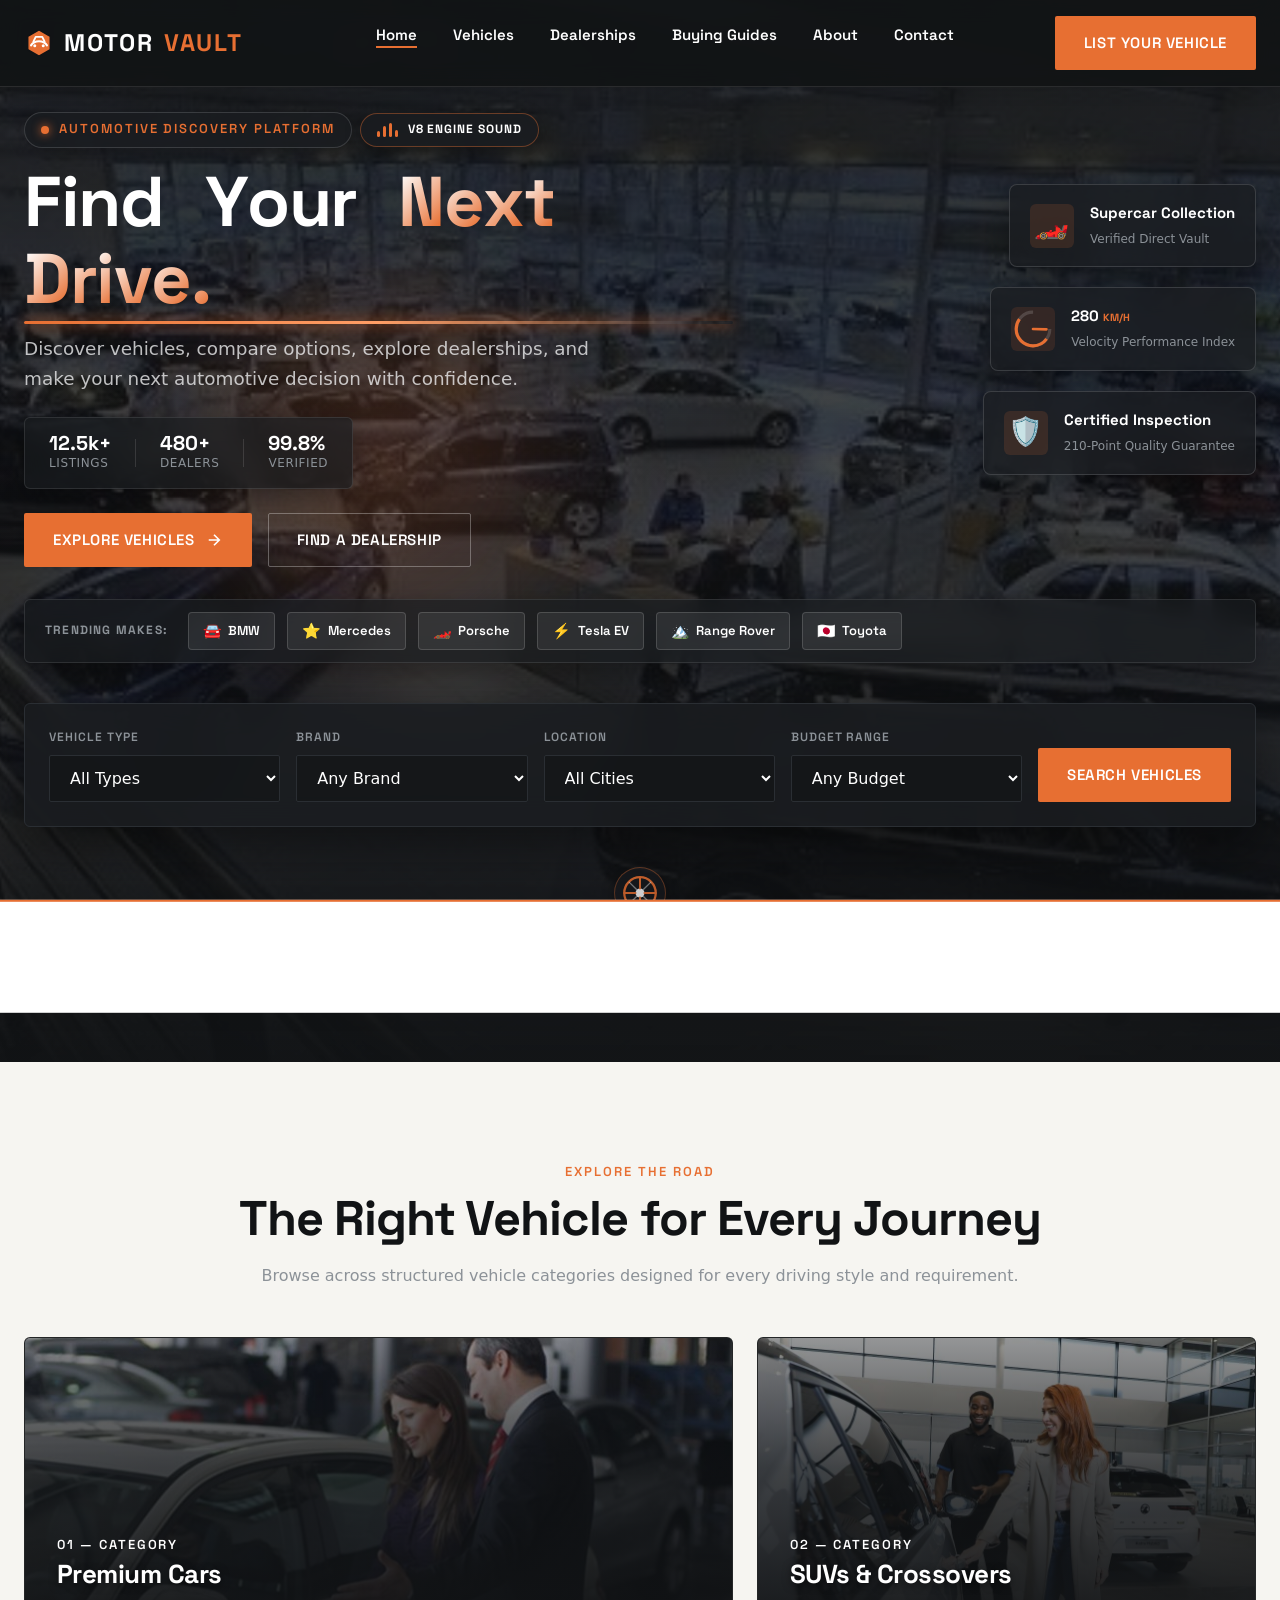
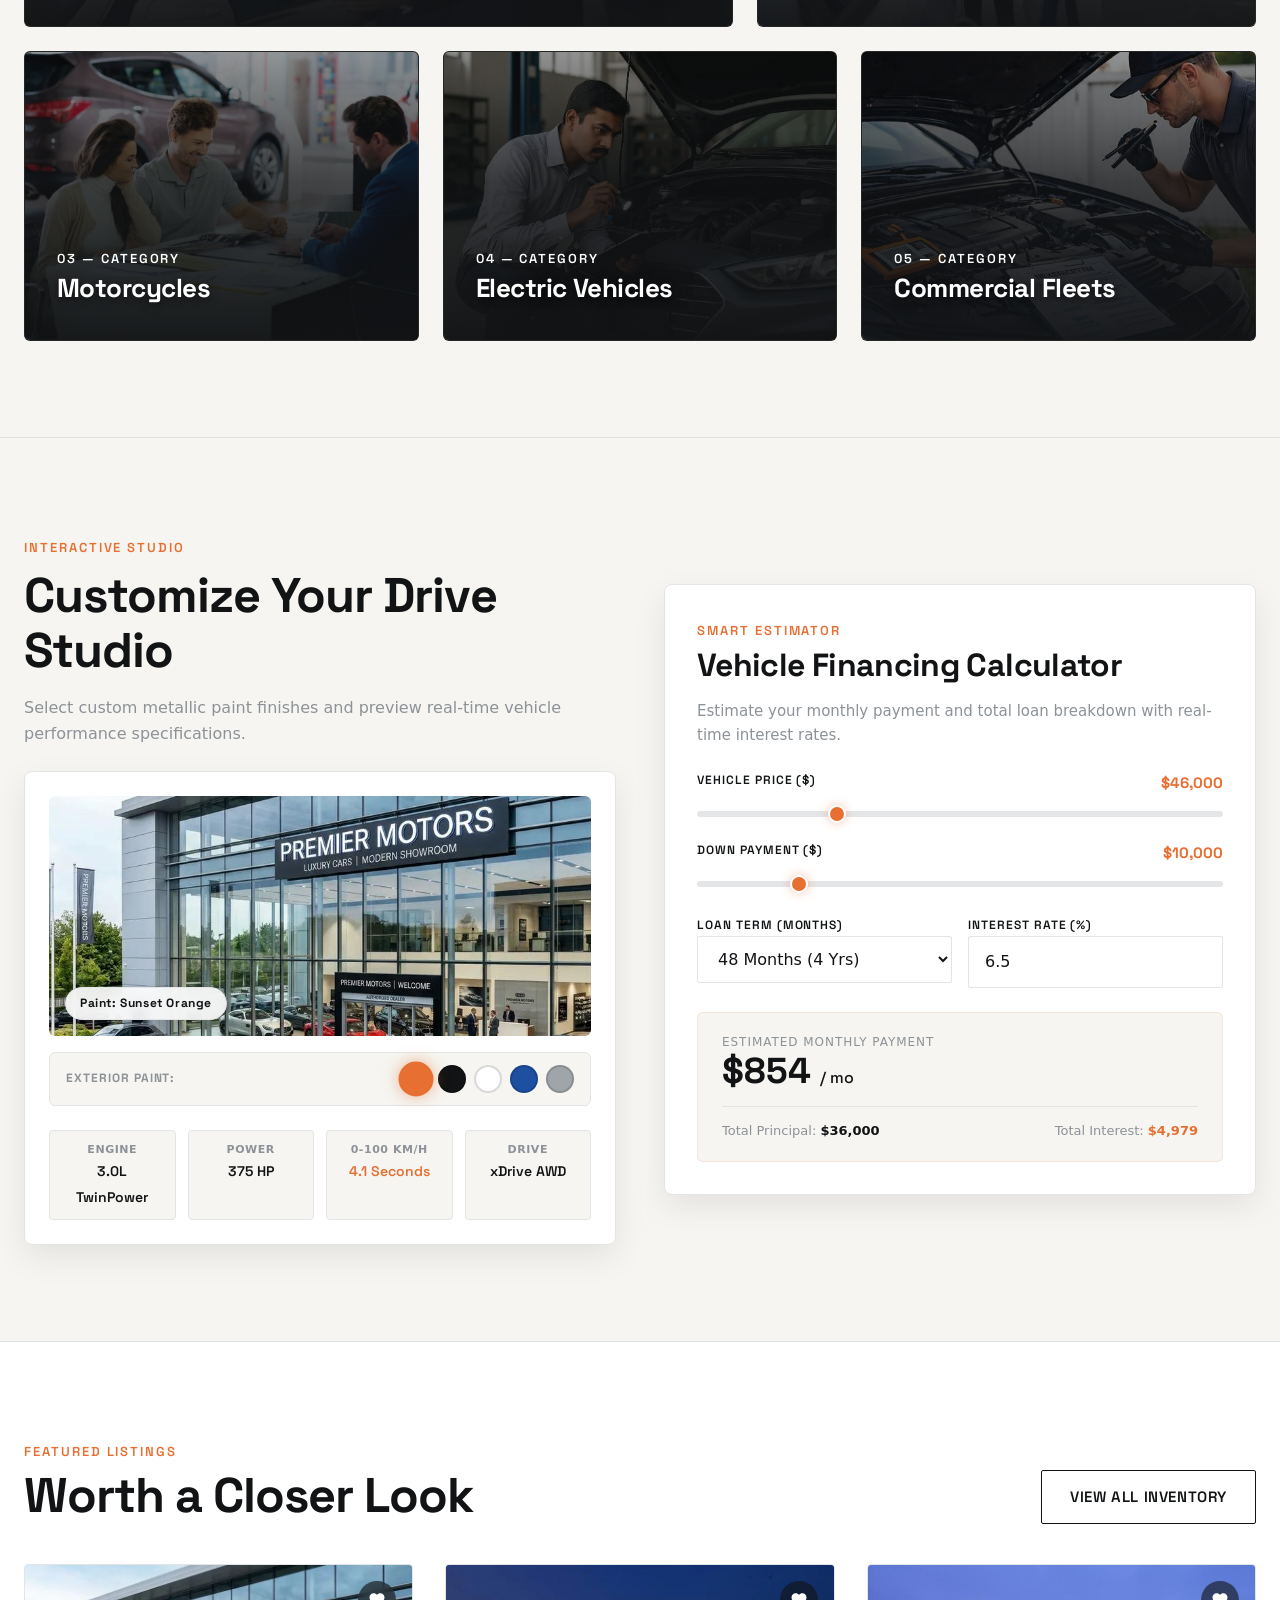
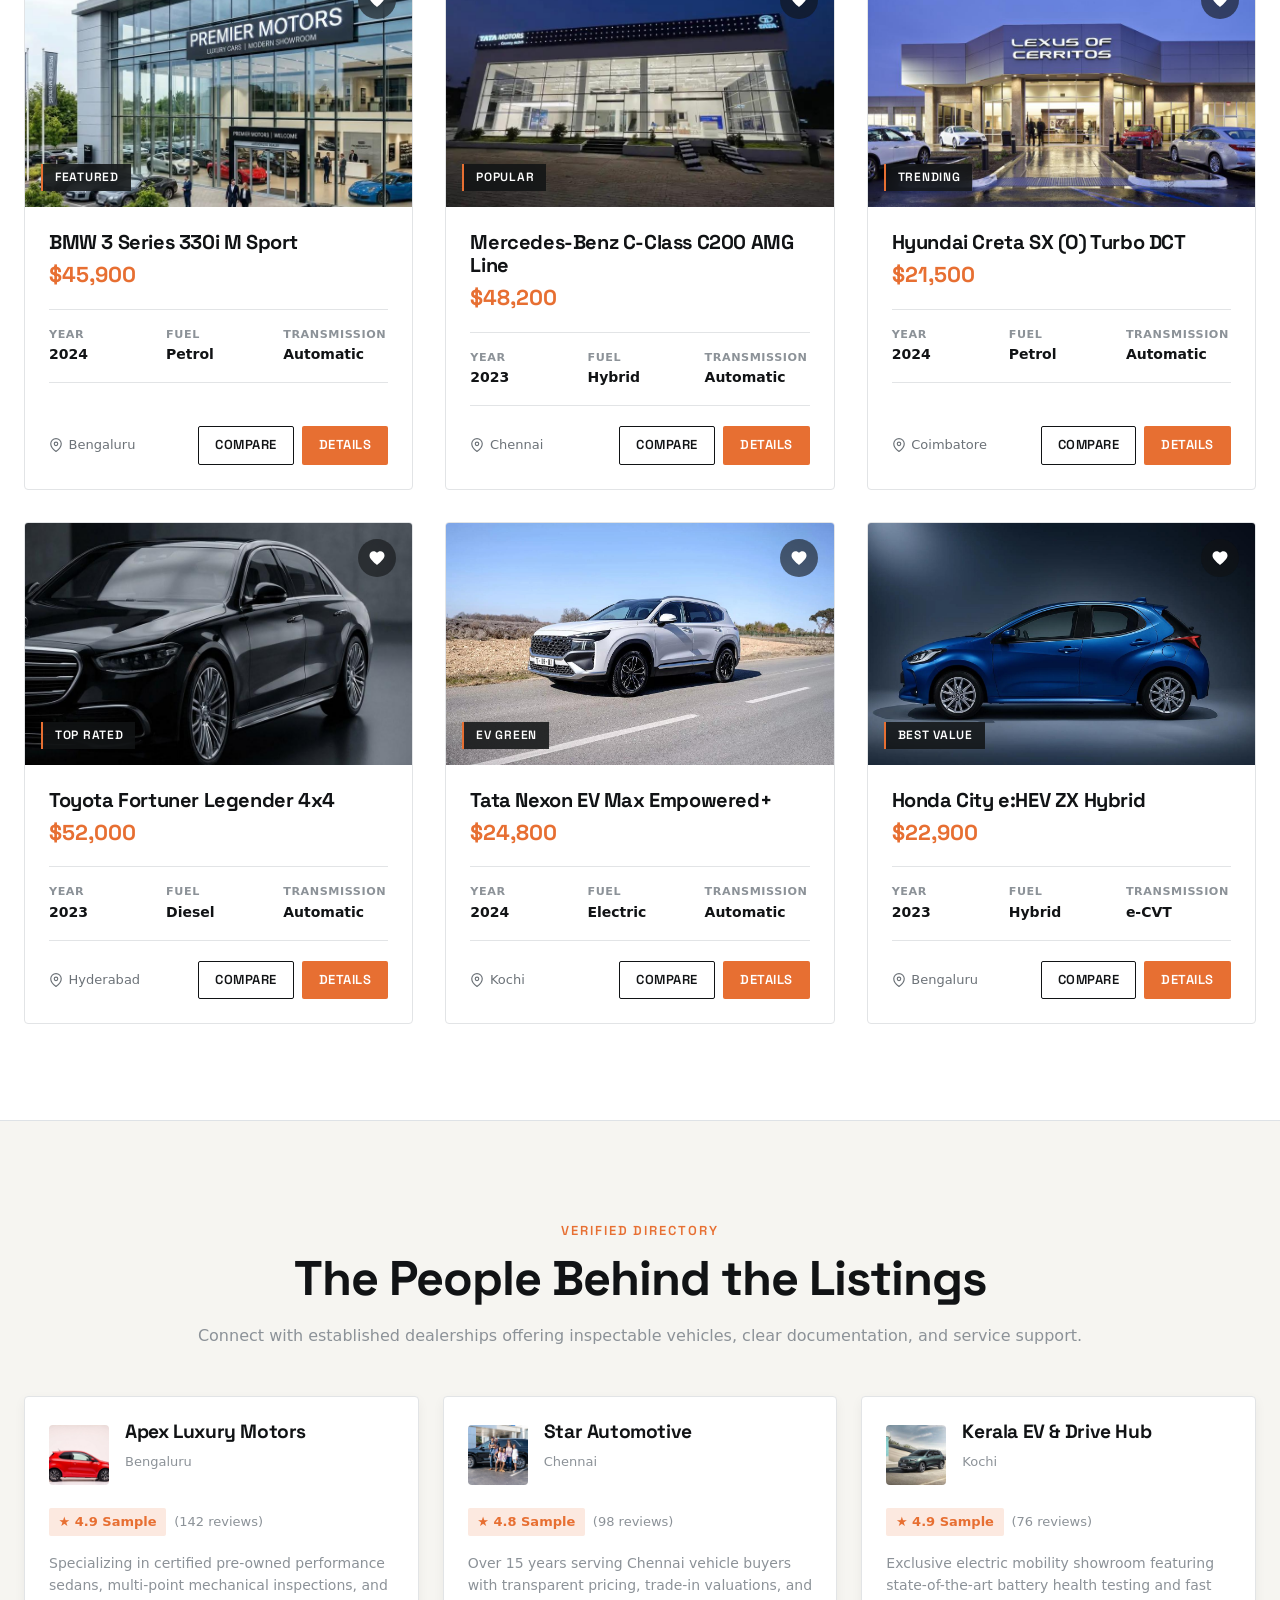
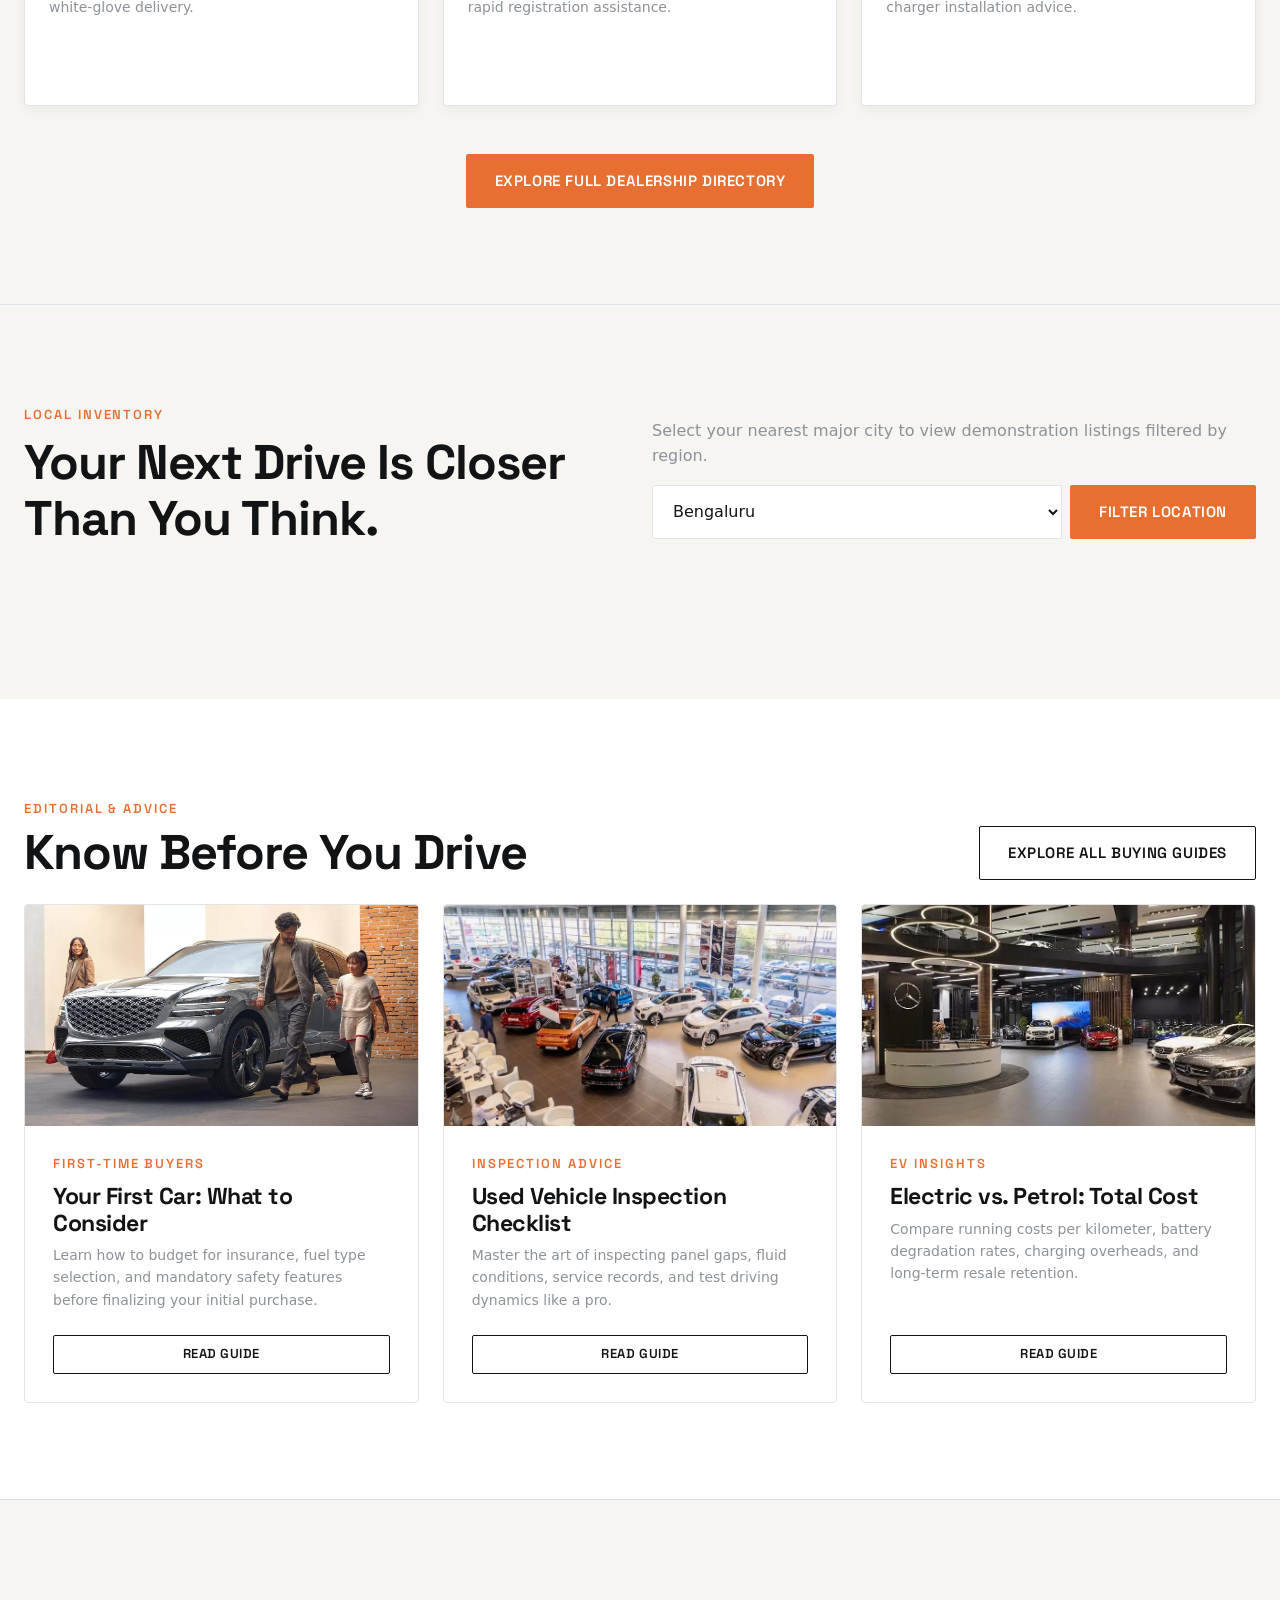
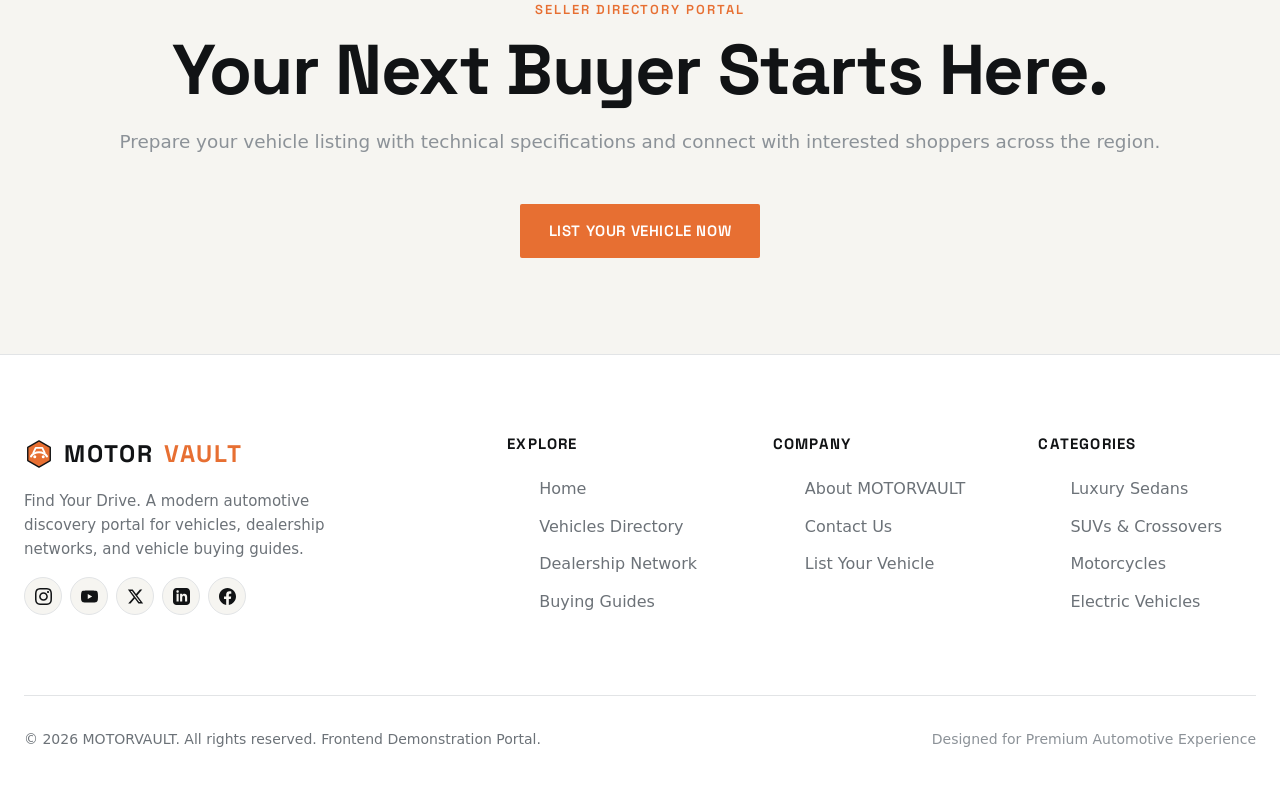
==== commit 34826b84: "2nd comit" ====
--- a/index.html
+++ b/index.html
@@ -161,7 +161,7 @@
             </div>
           </div>
 
-          <div class="col-lg-5 d-none d-lg-block text-end">
+          <div class="col-lg-5 hero-cards-col text-end">
             <!-- Floating Premium Hero Cards & HUD Gauge -->
             <div class="hero-floating-card hero-floating-card-1 reveal">
               <div class="floating-icon">🏎️</div>
@@ -580,7 +580,7 @@
           </div>
           <div class="col-lg-6 reveal">
             <p class="text-muted-custom">Select your nearest major city to view demonstration listings filtered by region.</p>
-            <div class="d-flex gap-2">
+            <div class="d-flex gap-2 location-filter-row">
               <select class="form-select-mv" id="locationCitySelect">
                 <option value="Bengaluru">Bengaluru</option>
                 <option value="Chennai">Chennai</option>
--- a/assets/css/style.css
+++ b/assets/css/style.css
@@ -1212,6 +1212,34 @@
   100% { transform: translateY(-15px) rotate(-1.5deg); }
 }
 
+/* Hero cards visibility on mobile & tablet */
+.hero-cards-col {
+  margin-top: 2rem;
+}
+
+@media (min-width: 992px) {
+  .hero-cards-col {
+    margin-top: 0;
+  }
+}
+
+@media (max-width: 991.98px) {
+  .hero-cards-col {
+    display: flex;
+    flex-direction: column;
+    align-items: center;
+    text-align: center;
+  }
+
+  .hero-cards-col .hero-floating-card {
+    width: 100%;
+    max-width: 420px;
+    margin-left: 0;
+    margin-right: 0;
+    margin-bottom: 1rem;
+  }
+}
+
 .floating-icon {
   font-size: 1.75rem;
   width: 44px;
@@ -2282,3 +2310,106 @@
     scroll-behavior: auto !important;
   }
 }
+
+/* Local Inventory filter row - mobile */
+.location-filter-row .form-select-mv {
+  flex: 1 1 auto;
+  min-width: 0;
+}
+
+.location-filter-row .btn-mv {
+  flex-shrink: 0;
+  white-space: nowrap;
+}
+
+@media (max-width: 575.98px) {
+  .location-filter-row {
+    flex-direction: column;
+    gap: 0.75rem !important;
+  }
+
+  .location-filter-row .form-select-mv,
+  .location-filter-row .btn-mv {
+    width: 100%;
+  }
+
+  .location-filter-row .btn-mv {
+    padding: 0.875rem 1.5rem;
+    font-size: 0.8125rem;
+    letter-spacing: 0.06em;
+    justify-content: center;
+    text-align: center;
+  }
+}
+
+/* CTA buttons - prevent overflow/clipping on small screens */
+@media (max-width: 575.98px) {
+  .btn-mv {
+    max-width: 100%;
+    white-space: normal;
+    text-align: center;
+    line-height: 1.35;
+    font-size: 0.875rem;
+    padding: 0.875rem 1.25rem;
+    letter-spacing: 0.03em;
+  }
+
+  .btn-mv.btn-sm {
+    font-size: 0.8125rem;
+    padding: 0.625rem 1rem;
+  }
+
+  .text-center > .btn-mv {
+    display: flex;
+    width: 100%;
+  }
+}
+
+/* Interactive Studio card - mobile (360px) */
+@media (max-width: 575.98px) {
+  .studio-card-wrap {
+    padding: 1rem;
+  }
+
+  .studio-img-wrap {
+    height: 200px;
+  }
+
+  .studio-badge-live {
+    bottom: 0.75rem;
+    left: 0.75rem;
+    max-width: calc(100% - 1.5rem);
+    font-size: 0.6875rem;
+    padding: 0.3rem 0.75rem;
+  }
+
+  .studio-color-palette {
+    flex-direction: column;
+    align-items: flex-start;
+    gap: 0.75rem;
+    padding: 0.75rem;
+  }
+
+  .studio-color-palette > .d-flex {
+    width: 100%;
+    justify-content: space-between;
+    gap: 0.5rem !important;
+    padding: 0.25rem 0.25rem;
+  }
+
+  .studio-specs-grid {
+    grid-template-columns: repeat(2, minmax(0, 1fr));
+    gap: 0.625rem;
+  }
+
+  .studio-spec-pill {
+    padding: 0.625rem 0.5rem;
+    min-width: 0;
+  }
+
+  .studio-spec-pill .spec-val {
+    display: block;
+    overflow-wrap: anywhere;
+  }
+}
+
